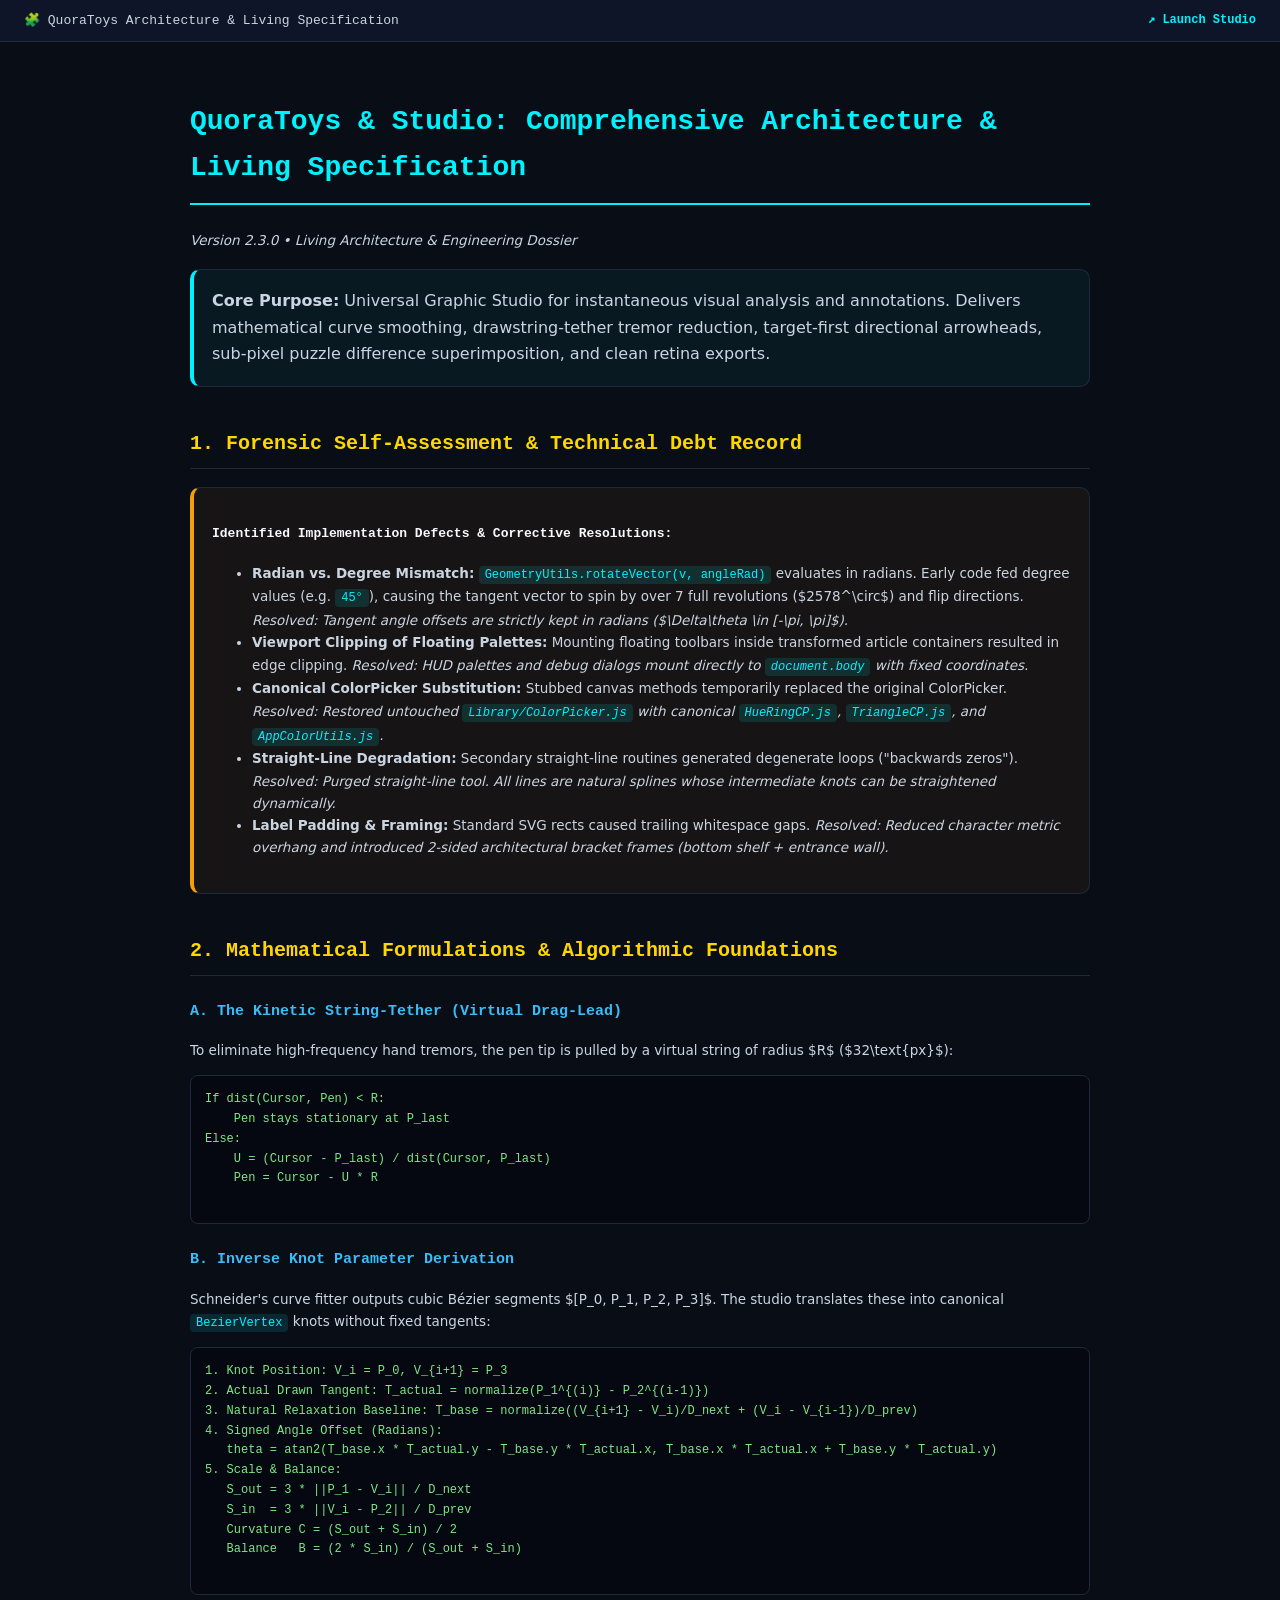
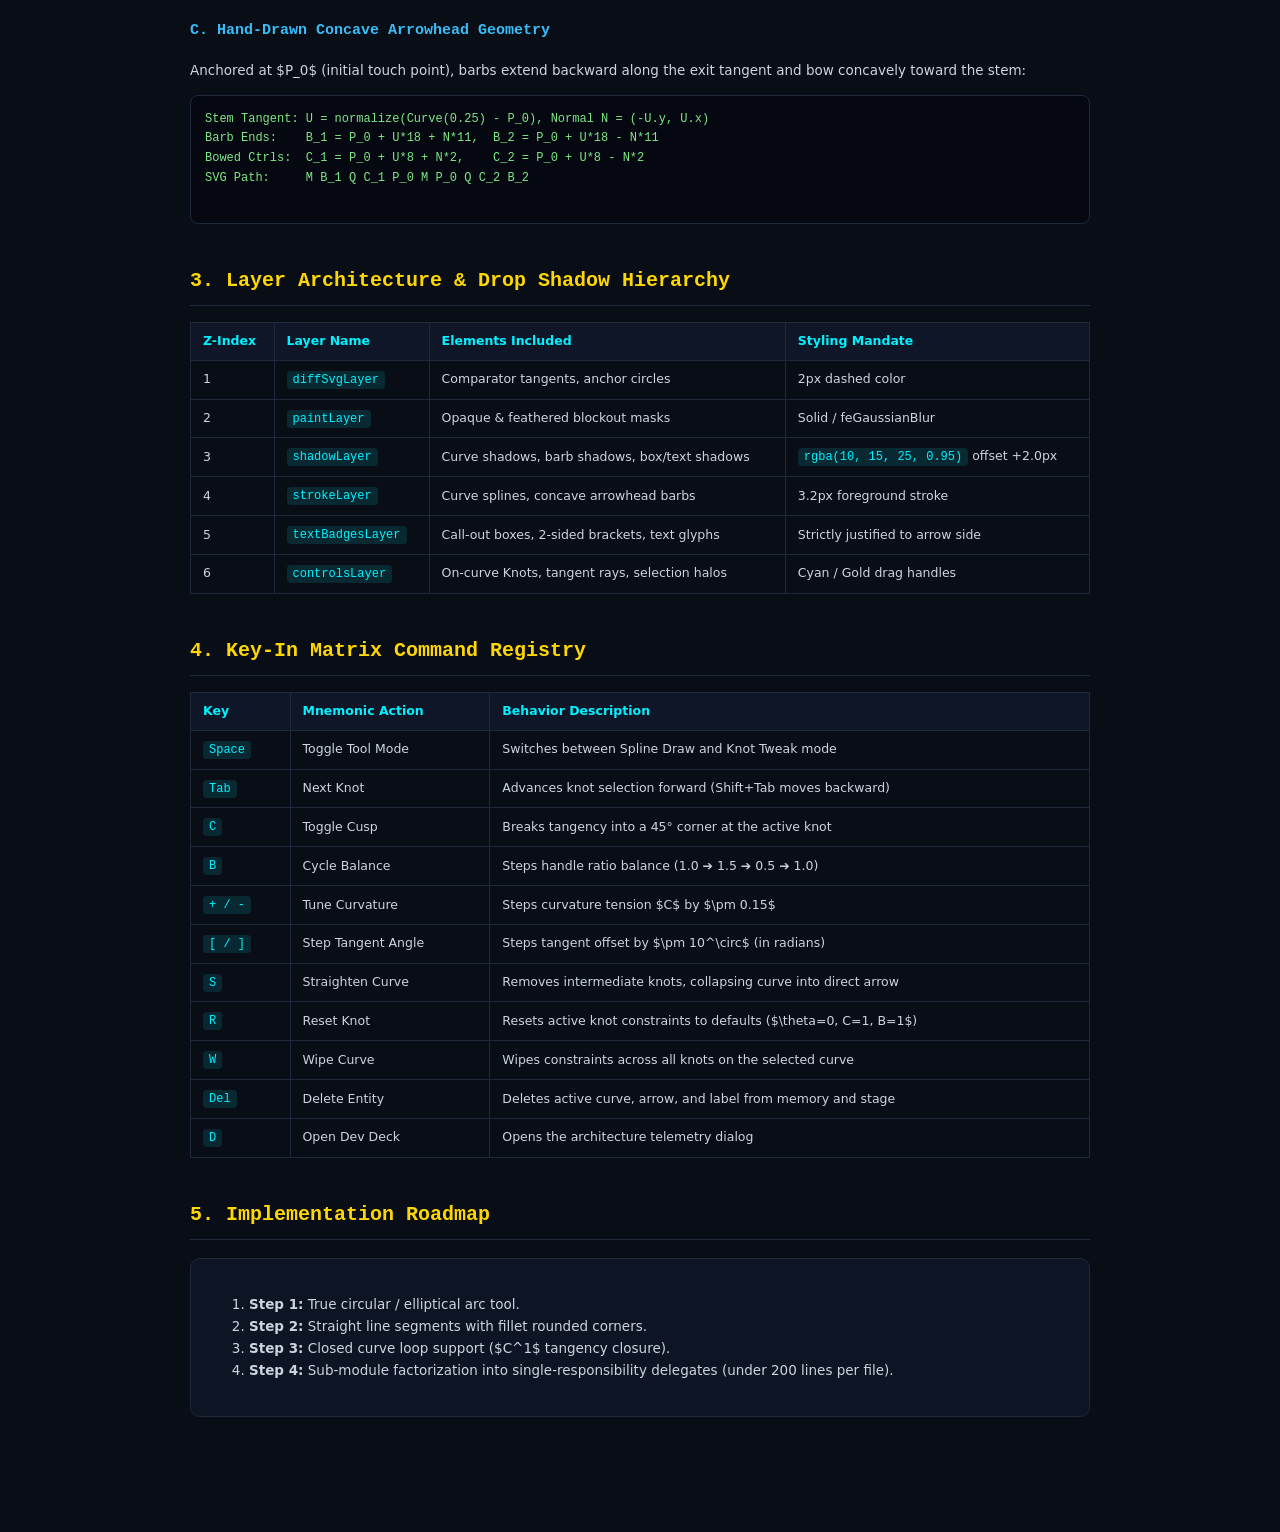
==== documentation.html @ b0b292e0 "[Fleet 1-Tap Sync] 11/2/2026, 11:41:54 PM" ====
<!DOCTYPE html>
<html lang="en">
<head>
  <meta charset="UTF-8">
  <meta name="viewport" content="width=device-width, initial-scale=1.0">
  <title>QuoraToys & Studio — Architecture Audit & Mathematical Specification</title>
  <link rel="stylesheet" href="css/basicsWithDialogBox.css">
  <style>
    body {
      background: #090d16;
      color: #cbd5e1;
      font-family: system-ui, -apple-system, sans-serif;
      line-height: 1.65;
      padding: 40px 20px 120px;
      margin: 0;
      display: flex;
      justify-content: center;
    }
    .doc-container {
      max-width: 900px;
      width: 100%;
    }
    h1, h2, h3, h4 { color: #f8fafc; font-family: monospace; }
    h1 { font-size: 28px; color: #00f2fe; border-bottom: 2px solid #00f2fe; padding-bottom: 12px; margin-bottom: 24px; }
    h2 { font-size: 20px; color: #ffd700; border-bottom: 1px solid #1e293b; padding-bottom: 8px; margin-top: 40px; }
    h3 { font-size: 15px; color: #38bdf8; margin-top: 24px; }
    p, li { font-size: 13.5px; }
    code { background: rgba(0, 242, 254, 0.12); color: #00f2fe; padding: 2px 6px; border-radius: 4px; font-family: monospace; font-size: 12px; }
    pre { background: #050811; border: 1px solid #1e293b; border-radius: 8px; padding: 14px; overflow-x: auto; color: #7ee787; font-size: 12px; }
    .card { background: rgba(15, 23, 42, 0.7); border: 1px solid #1e293b; border-radius: 10px; padding: 18px; margin: 18px 0; }
    .card.warning { border-left: 4px solid #f59e0b; background: rgba(245, 158, 11, 0.05); }
    .card.success { border-left: 4px solid #10b981; background: rgba(16, 185, 129, 0.05); }
    .card.cyan { border-left: 4px solid #00f2fe; background: rgba(0, 242, 254, 0.05); }
    table { width: 100%; border-collapse: collapse; margin: 16px 0; font-size: 12.5px; }
    th, td { border: 1px solid #1e293b; padding: 8px 12px; text-align: left; }
    th { background: rgba(15, 23, 42, 0.95); color: #00f2fe; }
    .nav-bar { position: fixed; top: 0; left: 0; width: 100%; background: rgba(15, 23, 42, 0.95); border-bottom: 1px solid #1e293b; padding: 10px 24px; box-sizing: border-box; display: flex; justify-content: space-between; align-items: center; z-index: 100; font-family: monospace; }
    .nav-bar a { color: #00f2fe; text-decoration: none; font-weight: bold; font-size: 12px; }
  </style>
</head>
<body>
  <div class="nav-bar">
    <span>🧩 QuoraToys Architecture &amp; Living Specification</span>
    <a href="index.html">↗ Launch Studio</a>
  </div>

  <div class="doc-container" style="margin-top: 40px;">
    <h1>QuoraToys &amp; Studio: Comprehensive Architecture &amp; Living Specification</h1>
    <p><em>Version 2.3.0 • Living Architecture &amp; Engineering Dossier</em></p>

    <div class="card cyan">
      <strong>Core Purpose:</strong> Universal Graphic Studio for instantaneous visual analysis and annotations. Delivers mathematical curve smoothing, drawstring-tether tremor reduction, target-first directional arrowheads, sub-pixel puzzle difference superimposition, and clean retina exports.
    </div>

    <h2>1. Forensic Self-Assessment &amp; Technical Debt Record</h2>
    <div class="card warning">
      <h4>Identified Implementation Defects &amp; Corrective Resolutions:</h4>
      <ul>
        <li><strong>Radian vs. Degree Mismatch:</strong> <code>GeometryUtils.rotateVector(v, angleRad)</code> evaluates in radians. Early code fed degree values (e.g. <code>45°</code>), causing the tangent vector to spin by over 7 full revolutions ($2578^\circ$) and flip directions. <em>Resolved: Tangent angle offsets are strictly kept in radians ($\Delta\theta \in [-\pi, \pi]$).</em></li>
        <li><strong>Viewport Clipping of Floating Palettes:</strong> Mounting floating toolbars inside transformed article containers resulted in edge clipping. <em>Resolved: HUD palettes and debug dialogs mount directly to <code>document.body</code> with fixed coordinates.</em></li>
        <li><strong>Canonical ColorPicker Substitution:</strong> Stubbed canvas methods temporarily replaced the original ColorPicker. <em>Resolved: Restored untouched <code>Library/ColorPicker.js</code> with canonical <code>HueRingCP.js</code>, <code>TriangleCP.js</code>, and <code>AppColorUtils.js</code>.</em></li>
        <li><strong>Straight-Line Degradation:</strong> Secondary straight-line routines generated degenerate loops ("backwards zeros"). <em>Resolved: Purged straight-line tool. All lines are natural splines whose intermediate knots can be straightened dynamically.</em></li>
        <li><strong>Label Padding &amp; Framing:</strong> Standard SVG rects caused trailing whitespace gaps. <em>Resolved: Reduced character metric overhang and introduced 2-sided architectural bracket frames (bottom shelf + entrance wall).</em></li>
      </ul>
    </div>

    <h2>2. Mathematical Formulations &amp; Algorithmic Foundations</h2>

    <h3>A. The Kinetic String-Tether (Virtual Drag-Lead)</h3>
    <p>To eliminate high-frequency hand tremors, the pen tip is pulled by a virtual string of radius $R$ ($32\text{px}$):</p>
    <pre>
If dist(Cursor, Pen) &lt; R:
    Pen stays stationary at P_last
Else:
    U = (Cursor - P_last) / dist(Cursor, P_last)
    Pen = Cursor - U * R
    </pre>

    <h3>B. Inverse Knot Parameter Derivation</h3>
    <p>Schneider's curve fitter outputs cubic Bézier segments $[P_0, P_1, P_2, P_3]$. The studio translates these into canonical <code>BezierVertex</code> knots without fixed tangents:</p>
    <pre>
1. Knot Position: V_i = P_0, V_{i+1} = P_3
2. Actual Drawn Tangent: T_actual = normalize(P_1^{(i)} - P_2^{(i-1)})
3. Natural Relaxation Baseline: T_base = normalize((V_{i+1} - V_i)/D_next + (V_i - V_{i-1})/D_prev)
4. Signed Angle Offset (Radians):
   theta = atan2(T_base.x * T_actual.y - T_base.y * T_actual.x, T_base.x * T_actual.x + T_base.y * T_actual.y)
5. Scale &amp; Balance:
   S_out = 3 * ||P_1 - V_i|| / D_next
   S_in  = 3 * ||V_i - P_2|| / D_prev
   Curvature C = (S_out + S_in) / 2
   Balance   B = (2 * S_in) / (S_out + S_in)
    </pre>

    <h3>C. Hand-Drawn Concave Arrowhead Geometry</h3>
    <p>Anchored at $P_0$ (initial touch point), barbs extend backward along the exit tangent and bow concavely toward the stem:</p>
    <pre>
Stem Tangent: U = normalize(Curve(0.25) - P_0), Normal N = (-U.y, U.x)
Barb Ends:    B_1 = P_0 + U*18 + N*11,  B_2 = P_0 + U*18 - N*11
Bowed Ctrls:  C_1 = P_0 + U*8 + N*2,    C_2 = P_0 + U*8 - N*2
SVG Path:     M B_1 Q C_1 P_0 M P_0 Q C_2 B_2
    </pre>

    <h2>3. Layer Architecture &amp; Drop Shadow Hierarchy</h2>
    <table>
      <thead>
        <tr><th>Z-Index</th><th>Layer Name</th><th>Elements Included</th><th>Styling Mandate</th></tr>
      </thead>
      <tbody>
        <tr><td>1</td><td><code>diffSvgLayer</code></td><td>Comparator tangents, anchor circles</td><td>2px dashed color</td></tr>
        <tr><td>2</td><td><code>paintLayer</code></td><td>Opaque &amp; feathered blockout masks</td><td>Solid / feGaussianBlur</td></tr>
        <tr><td>3</td><td><code>shadowLayer</code></td><td>Curve shadows, barb shadows, box/text shadows</td><td><code>rgba(10, 15, 25, 0.95)</code> offset +2.0px</td></tr>
        <tr><td>4</td><td><code>strokeLayer</code></td><td>Curve splines, concave arrowhead barbs</td><td>3.2px foreground stroke</td></tr>
        <tr><td>5</td><td><code>textBadgesLayer</code></td><td>Call-out boxes, 2-sided brackets, text glyphs</td><td>Strictly justified to arrow side</td></tr>
        <tr><td>6</td><td><code>controlsLayer</code></td><td>On-curve Knots, tangent rays, selection halos</td><td>Cyan / Gold drag handles</td></tr>
      </tbody>
    </table>

    <h2>4. Key-In Matrix Command Registry</h2>
    <table>
      <thead>
        <tr><th>Key</th><th>Mnemonic Action</th><th>Behavior Description</th></tr>
      </thead>
      <tbody>
        <tr><td><code>Space</code></td><td>Toggle Tool Mode</td><td>Switches between Spline Draw and Knot Tweak mode</td></tr>
        <tr><td><code>Tab</code></td><td>Next Knot</td><td>Advances knot selection forward (Shift+Tab moves backward)</td></tr>
        <tr><td><code>C</code></td><td>Toggle Cusp</td><td>Breaks tangency into a 45° corner at the active knot</td></tr>
        <tr><td><code>B</code></td><td>Cycle Balance</td><td>Steps handle ratio balance (1.0 ➔ 1.5 ➔ 0.5 ➔ 1.0)</td></tr>
        <tr><td><code>+ / -</code></td><td>Tune Curvature</td><td>Steps curvature tension $C$ by $\pm 0.15$</td></tr>
        <tr><td><code>[ / ]</code></td><td>Step Tangent Angle</td><td>Steps tangent offset by $\pm 10^\circ$ (in radians)</td></tr>
        <tr><td><code>S</code></td><td>Straighten Curve</td><td>Removes intermediate knots, collapsing curve into direct arrow</td></tr>
        <tr><td><code>R</code></td><td>Reset Knot</td><td>Resets active knot constraints to defaults ($\theta=0, C=1, B=1$)</td></tr>
        <tr><td><code>W</code></td><td>Wipe Curve</td><td>Wipes constraints across all knots on the selected curve</td></tr>
        <tr><td><code>Del</code></td><td>Delete Entity</td><td>Deletes active curve, arrow, and label from memory and stage</td></tr>
        <tr><td><code>D</code></td><td>Open Dev Deck</td><td>Opens the architecture telemetry dialog</td></tr>
      </tbody>
    </table>

    <h2>5. Implementation Roadmap</h2>
    <div class="card">
      <ol>
        <li><strong>Step 1:</strong> True circular / elliptical arc tool.</li>
        <li><strong>Step 2:</strong> Straight line segments with fillet rounded corners.</li>
        <li><strong>Step 3:</strong> Closed curve loop support ($C^1$ tangency closure).</li>
        <li><strong>Step 4:</strong> Sub-module factorization into single-responsibility delegates (under 200 lines per file).</li>
      </ol>
    </div>
  </div>
</body>
</html>
---- css/basicsWithDialogBox.css ----
/* QuoraToys - Core Stylesheet */
:root {
  --fdr-bg-dark: #0b0f19;
  --fdr-panel-bg: rgba(17, 24, 39, 0.95);
  --fdr-border: rgba(255, 255, 255, 0.12);
  --fdr-accent: #00e676;
  --fdr-accent-glow: rgba(0, 230, 118, 0.35);
  --fdr-primary: #3b82f6;
  --fdr-quora-red: #b92b27;
  --fdr-text: #f8fafc;
  --fdr-text-muted: #94a3b8;
}

body {
  font-family: system-ui, -apple-system, BlinkMacSystemFont, 'Segoe UI', Roboto, Oxygen, Ubuntu, Cantarell, sans-serif;
  margin: 0;
  padding: 0;
  color: var(--fdr-text);
  background-color: var(--fdr-bg-dark);
  min-height: 100vh;
  overflow: hidden;
}

.fdr-app-container {
  width: 100vw;
  height: 100vh;
  position: relative;
  overflow: hidden;
  background: radial-gradient(circle at 50% 25%, #151e33 0%, #0b0f19 100%);
  display: flex;
  flex-direction: column;
}

/* Dropzone & Welcome UI */
.fdr-welcome-screen {
  flex: 1;
  display: flex;
  flex-direction: column;
  align-items: center;
  justify-content: flex-start;
  padding: 30px 20px;
  overflow-y: auto;
  user-select: none;
  box-sizing: border-box;
}

.fdr-brand-banner {
  display: flex;
  align-items: center;
  gap: 12px;
  margin-bottom: 20px;
}

.fdr-brand-icon {
  font-size: 38px;
  filter: drop-shadow(0 2px 10px rgba(0, 230, 118, 0.4));
}

.fdr-brand-title {
  font-size: 28px;
  font-weight: 800;
  letter-spacing: -0.5px;
  background: linear-gradient(135deg, #ffffff 40%, var(--fdr-accent) 100%);
  -webkit-background-clip: text;
  -webkit-text-fill-color: transparent;
}

.fdr-brand-badge {
  font-size: 10px;
  text-transform: uppercase;
  font-weight: 700;
  padding: 2px 8px;
  border-radius: 12px;
  background: rgba(185, 43, 39, 0.2);
  border: 1px solid rgba(185, 43, 39, 0.5);
  color: #ff6b6b;
  margin-left: 8px;
}

.fdr-dropzone {
  width: 100%;
  max-width: 680px;
  border: 2px dashed rgba(255, 255, 255, 0.22);
  border-radius: 16px;
  padding: 32px 24px;
  text-align: center;
  background: rgba(15, 23, 42, 0.7);
  backdrop-filter: blur(10px);
  cursor: pointer;
  transition: all 0.25s ease;
  box-shadow: 0 10px 30px rgba(0, 0, 0, 0.4);
}

.fdr-dropzone:hover,
.fdr-dropzone.drag-active {
  border-color: var(--fdr-accent);
  background: rgba(0, 230, 118, 0.05);
  box-shadow: 0 0 25px var(--fdr-accent-glow);
  transform: translateY(-2px);
}

.fdr-dropzone-icon {
  font-size: 46px;
  margin-bottom: 10px;
  display: inline-block;
  filter: drop-shadow(0 4px 10px rgba(0, 230, 118, 0.4));
}

.fdr-dropzone-title {
  font-size: 20px;
  font-weight: 700;
  color: #fff;
  margin-bottom: 6px;
}

.fdr-dropzone-subtitle {
  font-size: 13px;
  color: var(--fdr-text-muted);
  line-height: 1.5;
  margin-bottom: 18px;
}

.fdr-dropzone-actions {
  display: flex;
  gap: 10px;
  justify-content: center;
  flex-wrap: wrap;
}

/* Documentation Cards on Welcome Page */
.fdr-docs-card {
  width: 100%;
  max-width: 680px;
  margin-top: 24px;
  background: rgba(15, 23, 42, 0.6);
  border: 1px solid var(--fdr-border);
  border-radius: 14px;
  padding: 20px;
  box-sizing: border-box;
}

.fdr-docs-header {
  display: flex;
  align-items: center;
  gap: 8px;
  font-size: 15px;
  font-weight: 700;
  color: #38bdf8;
  margin-bottom: 12px;
}

.fdr-docs-why {
  font-size: 12px;
  color: #cbd5e1;
  line-height: 1.6;
  margin-bottom: 16px;
  background: rgba(0, 0, 0, 0.25);
  padding: 10px 14px;
  border-left: 3px solid var(--fdr-accent);
  border-radius: 0 8px 8px 0;
}

.fdr-docs-steps {
  display: grid;
  grid-template-columns: repeat(auto-fit, minmax(130px, 1fr));
  gap: 10px;
  margin-top: 10px;
}

.fdr-doc-step {
  background: rgba(255, 255, 255, 0.04);
  border: 1px solid rgba(255, 255, 255, 0.08);
  border-radius: 8px;
  padding: 10px 8px;
  text-align: center;
}

.fdr-doc-step-num {
  font-size: 10px;
  font-weight: 800;
  color: var(--fdr-accent);
  letter-spacing: 0.05em;
  text-transform: uppercase;
  margin-bottom: 4px;
}

.fdr-doc-step-title {
  font-size: 12px;
  font-weight: 700;
  color: #fff;
  margin-bottom: 4px;
}

.fdr-doc-step-desc {
  font-size: 10.5px;
  color: var(--fdr-text-muted);
  line-height: 1.4;
}

.fdr-btn {
  padding: 6px 14px;
  border-radius: 7px;
  border: 1px solid var(--fdr-border);
  background: rgba(255, 255, 255, 0.08);
  color: #fff;
  font-size: 12px;
  font-weight: 600;
  cursor: pointer;
  display: inline-flex;
  align-items: center;
  gap: 5px;
  transition: all 0.15s ease;
  user-select: none;
  white-space: nowrap;
}

.fdr-btn:hover {
  background: rgba(255, 255, 255, 0.15);
  border-color: rgba(255, 255, 255, 0.25);
  transform: translateY(-1px);
}

.fdr-btn-primary {
  background: #2563eb;
  border-color: #3b82f6;
}

.fdr-btn-primary:hover {
  background: #1d4ed8;
  box-shadow: 0 4px 14px rgba(37, 99, 255, 0.4);
}

.fdr-btn-accent {
  background: rgba(0, 230, 118, 0.15);
  border-color: var(--fdr-accent);
  color: var(--fdr-accent);
}

.fdr-btn-accent:hover {
  background: rgba(0, 230, 118, 0.25);
  box-shadow: 0 0 12px var(--fdr-accent-glow);
}

.fdr-btn.active {
  background: var(--fdr-accent);
  color: #0f172a;
  border-color: var(--fdr-accent);
  box-shadow: 0 0 14px var(--fdr-accent-glow);
}

.fdr-btn-sm {
  padding: 4px 8px;
  font-size: 11px;
  border-radius: 5px;
}

/* Master Dialog Toolbar */
.fdr-window-toolbar {
  display: flex;
  align-items: center;
  justify-content: space-between;
  padding: 6px 10px;
  background: rgba(15, 23, 42, 0.88);
  border-bottom: 1px solid var(--fdr-border);
  flex-shrink: 0;
  gap: 8px;
  flex-wrap: wrap;
}

.fdr-toolbar-group {
  display: flex;
  align-items: center;
  gap: 4px;
}

.fdr-zoom-label {
  font-family: monospace;
  font-size: 12px;
  font-weight: 700;
  color: var(--fdr-accent);
  min-width: 46px;
  text-align: center;
}

.fdr-meta-label {
  font-size: 11px;
  color: var(--fdr-text-muted);
  margin-left: 6px;
  font-family: monospace;
}

/* Main Image Viewport */
.fdr-image-viewport {
  position: relative;
  flex: 1;
  overflow: auto;
  background: repeating-conic-gradient(#1e293b 0% 25%, #0f172a 0% 50%) 50% / 20px 20px;
  display: flex;
  align-items: center;
  justify-content: center;
  min-height: 120px;
  min-width: 160px;
  user-select: none;
}

.fdr-main-image {
  display: block;
  pointer-events: none;
  max-width: none;
  image-rendering: auto;
  box-shadow: 0 4px 20px rgba(0, 0, 0, 0.5);
  transition: opacity 0.2s ease;
}

/* Crop Selection Overlay */
.fdr-crop-surface {
  position: absolute;
  top: 0;
  left: 0;
  width: 100%;
  height: 100%;
  cursor: crosshair;
  z-index: 50;
  touch-action: none;
}

.fdr-selection-box {
  position: absolute;
  border: 2px dashed #00e676;
  background: rgba(0, 230, 118, 0.2);
  box-shadow: 0 0 10px rgba(0, 230, 118, 0.5), inset 0 0 15px rgba(0, 230, 118, 0.15);
  pointer-events: none;
  display: none;
  z-index: 60;
}

.fdr-selection-tooltip {
  position: absolute;
  top: -24px;
  left: 0;
  background: rgba(0, 0, 0, 0.85);
  color: #00e676;
  font-family: monospace;
  font-size: 10px;
  font-weight: 700;
  padding: 2px 6px;
  border-radius: 4px;
  white-space: nowrap;
  border: 1px solid rgba(0, 230, 118, 0.4);
}

/* Cropped Overlay Dialog */
.fdr-overlay-dialog {
  background: transparent !important;
  box-shadow: 0 12px 36px rgba(0, 0, 0, 0.6) !important;
  border: 2px solid var(--fdr-accent) !important;
  backdrop-filter: none !important;
  overflow: visible !important;
}

.fdr-overlay-dialog .uw-content {
  background: transparent !important;
  padding: 0 !important;
  overflow: hidden !important;
}

.fdr-overlay-dialog .uw-header {
  background: rgba(15, 23, 42, 0.95) !important;
  border-bottom: 1px solid var(--fdr-border) !important;
  border-radius: 10px 10px 0 0 !important;
  margin-bottom: 0 !important;
}

.fdr-overlay-viewport {
  position: relative;
  overflow: hidden;
  background: transparent !important;
  transition: opacity 0.15s ease-out;
}

.fdr-overlay-clipped-img {
  position: absolute;
  pointer-events: none;
  max-width: none;
  display: block;
}

.fdr-overlay-toolbar {
  display: flex;
  align-items: center;
  justify-content: space-between;
  padding: 5px 8px;
  background: rgba(15, 23, 42, 0.95);
  border-top: 1px solid var(--fdr-border);
  gap: 6px;
  font-size: 11px;
  flex-wrap: wrap;
}

/* Compact Opacity Slider Control */
.fdr-opacity-group {
  display: inline-flex;
  align-items: center;
  gap: 5px;
  padding: 2px 6px;
  background: rgba(0, 0, 0, 0.35);
  border: 1px solid var(--fdr-border);
  border-radius: 6px;
  transition: all 0.2s ease;
  user-select: none;
}

.fdr-opacity-group.fdr-opacity-active {
  border-color: var(--fdr-accent);
  box-shadow: 0 0 8px rgba(0, 230, 118, 0.25);
  opacity: 1;
}

.fdr-opacity-group.fdr-opacity-inactive {
  opacity: 0.45;
  filter: grayscale(0.8);
  border-color: rgba(255, 255, 255, 0.08);
}

.fdr-opacity-group input[type="range"] {
  width: 58px;
  height: 12px;
  accent-color: var(--fdr-accent);
  cursor: pointer;
}

.fdr-opacity-lbl {
  font-family: monospace;
  font-size: 11px;
  font-weight: 700;
  color: var(--fdr-accent);
  min-width: 34px;
  text-align: center;
  cursor: pointer;
  padding: 1px 3px;
  border-radius: 3px;
}

.fdr-opacity-lbl:hover {
  background: rgba(0, 230, 118, 0.15);
}

/* Secondary Stripe Control Bar */
.fdr-stripe-toolbar {
  display: none;
  align-items: center;
  justify-content: space-between;
  padding: 5px 8px;
  background: rgba(15, 23, 42, 0.98);
  border-top: 1px solid rgba(0, 230, 118, 0.3);
  gap: 8px;
  font-size: 11px;
}

.fdr-stripe-control-group {
  display: inline-flex;
  align-items: center;
  gap: 4px;
  color: var(--fdr-text-muted);
}

.fdr-stripe-control-group input[type="range"] {
  width: 55px;
  height: 14px;
  accent-color: var(--fdr-accent);
  cursor: pointer;
}

.fdr-stripe-val {
  font-family: monospace;
  font-size: 10px;
  color: var(--fdr-accent);
  min-width: 32px;
}

/* Nudge buttons */
.fdr-nudge-grid {
  display: grid;
  grid-template-columns: repeat(3, 18px);
  grid-template-rows: repeat(2, 16px);
  gap: 2px;
  align-items: center;
}

.fdr-nudge-btn {
  background: rgba(255, 255, 255, 0.08);
  border: 1px solid rgba(255, 255, 255, 0.15);
  color: #cbd5e1;
  font-size: 9px;
  cursor: pointer;
  border-radius: 3px;
  display: flex;
  align-items: center;
  justify-content: center;
  padding: 0;
  height: 100%;
}

.fdr-nudge-btn:hover {
  background: var(--fdr-accent);
  color: #0f172a;
}

/* Difference SVG Layer */
.fdr-diff-svg-layer {
  position: absolute;
  top: 0;
  left: 0;
  width: 100%;
  height: 100%;
  pointer-events: none;
  z-index: 35;
}

.fdr-circle-draw-surface {
  position: absolute;
  top: 0;
  left: 0;
  width: 100%;
  height: 100%;
  cursor: crosshair;
  z-index: 40;
  display: none;
  touch-action: none;
}

/* Solution Canvas Studio Styles */
.fdr-solution-studio {
  display: flex;
  flex-direction: column;
  width: 100%;
  height: 100%;
  background: #090d16;
  overflow: hidden;
  user-select: none;
}

.fdr-solution-toolbar {
  display: flex;
  align-items: center;
  justify-content: space-between;
  padding: 6px 12px;
  background: rgba(15, 23, 42, 0.96);
  border-bottom: 1px solid var(--fdr-border);
  gap: 8px;
  flex-wrap: wrap;
  flex-shrink: 0;
  z-index: 10;
}

.fdr-sub-toolbar {
  display: flex;
  align-items: center;
  padding: 5px 12px;
  background: rgba(11, 17, 32, 0.98);
  border-bottom: 1px solid rgba(255, 255, 255, 0.08);
  gap: 12px;
  overflow-x: auto;
  font-size: 11px;
  color: var(--fdr-text-muted);
}

.fdr-solution-control-item {
  display: inline-flex;
  align-items: center;
  gap: 5px;
  font-size: 11px;
  color: var(--fdr-text-muted);
}

.fdr-solution-control-item select,
.fdr-solution-control-item input[type="text"] {
  background: rgba(0, 0, 0, 0.4);
  border: 1px solid var(--fdr-border);
  color: #fff;
  border-radius: 4px;
  padding: 2px 6px;
  font-size: 11px;
}

.fdr-solution-control-item input[type="range"] {
  width: 58px;
  height: 12px;
  accent-color: var(--fdr-accent);
  cursor: pointer;
}

.fdr-solution-control-item input[type="color"] {
  width: 20px;
  height: 20px;
  padding: 0;
  border: 1px solid rgba(255, 255, 255, 0.25);
  border-radius: 4px;
  background: none;
  cursor: pointer;
}

.fdr-color-swatches {
  display: inline-flex;
  gap: 3px;
  align-items: center;
}

.fdr-swatch-btn {
  width: 14px;
  height: 14px;
  border-radius: 50%;
  border: 1px solid rgba(255, 255, 255, 0.4);
  cursor: pointer;
  padding: 0;
  transition: transform 0.15s ease;
}

.fdr-swatch-btn:hover {
  transform: scale(1.3);
}

.fdr-solution-main {
  display: flex;
  flex: 1;
  overflow: hidden;
  position: relative;
}

.fdr-solution-viewport {
  flex: 1;
  overflow: auto;
  display: flex;
  align-items: center;
  justify-content: center;
  padding: 24px;
  background: repeating-conic-gradient(#151e2e 0% 25%, #0b0f19 0% 50%) 50% / 24px 24px;
  position: relative;
}

.fdr-solution-canvas {
  display: block;
  box-shadow: 0 14px 45px rgba(0, 0, 0, 0.8), 0 0 0 1px rgba(255, 255, 255, 0.08);
  border-radius: 4px;
  cursor: grab;
  touch-action: none;
}

.fdr-solution-canvas.grabbing {
  cursor: grabbing;
}

/* Layer & Z-Order Sidebar Drawer */
.fdr-layer-drawer {
  width: 200px;
  background: rgba(15, 23, 42, 0.95);
  border-left: 1px solid var(--fdr-border);
  display: flex;
  flex-direction: column;
  flex-shrink: 0;
}

.fdr-layer-header {
  padding: 7px 10px;
  font-size: 11px;
  font-weight: 700;
  text-transform: uppercase;
  color: var(--fdr-text-muted);
  border-bottom: 1px solid var(--fdr-border);
  display: flex;
  align-items: center;
  justify-content: space-between;
}

.fdr-layer-actions {
  display: flex;
  gap: 2px;
}

.fdr-layer-list {
  flex: 1;
  overflow-y: auto;
  padding: 6px;
  display: flex;
  flex-direction: column;
  gap: 4px;
}

.fdr-layer-item {
  display: flex;
  align-items: center;
  justify-content: space-between;
  padding: 5px 8px;
  background: rgba(255, 255, 255, 0.03);
  border: 1px solid rgba(255, 255, 255, 0.08);
  border-radius: 5px;
  cursor: pointer;
  font-size: 11px;
  transition: all 0.15s ease;
}

.fdr-layer-item:hover {
  background: rgba(255, 255, 255, 0.08);
  border-color: rgba(255, 255, 255, 0.2);
}

.fdr-layer-item.active {
  background: rgba(0, 230, 118, 0.15);
  border-color: var(--fdr-accent);
  color: #fff;
}

.fdr-layer-tag {
  font-family: monospace;
  font-weight: 700;
  display: inline-flex;
  align-items: center;
  gap: 5px;
}

.fdr-layer-dot {
  width: 8px;
  height: 8px;
  border-radius: 50%;
  display: inline-block;
}

.fdr-drag-hint-banner {
  position: absolute;
  bottom: 8px;
  left: 50%;
  transform: translateX(-50%);
  background: rgba(15, 23, 42, 0.85);
  backdrop-filter: blur(6px);
  border: 1px solid rgba(255, 255, 255, 0.15);
  border-radius: 20px;
  padding: 4px 14px;
  font-size: 11px;
  color: #94a3b8;
  pointer-events: none;
  box-shadow: 0 4px 12px rgba(0, 0, 0, 0.4);
}

/* Documentation Modal Container */
.fdr-doc-modal-body {
  padding: 16px;
  font-size: 12.5px;
  line-height: 1.6;
  color: #cbd5e1;
}

.fdr-doc-modal-body h4 {
  color: #38bdf8;
  font-size: 14px;
  margin: 14px 0 6px 0;
}

.fdr-doc-modal-body h4:first-child {
  margin-top: 0;
}

.fdr-doc-modal-body p {
  margin-bottom: 10px;
}

.fdr-doc-modal-body ul {
  padding-left: 20px;
  margin-bottom: 12px;
}

.fdr-doc-modal-body li {
  margin-bottom: 6px;
}

.fdr-doc-modal-body code {
  background: rgba(255, 255, 255, 0.1);
  padding: 1px 4px;
  border-radius: 3px;
  color: var(--fdr-accent);
  font-family: monospace;
}
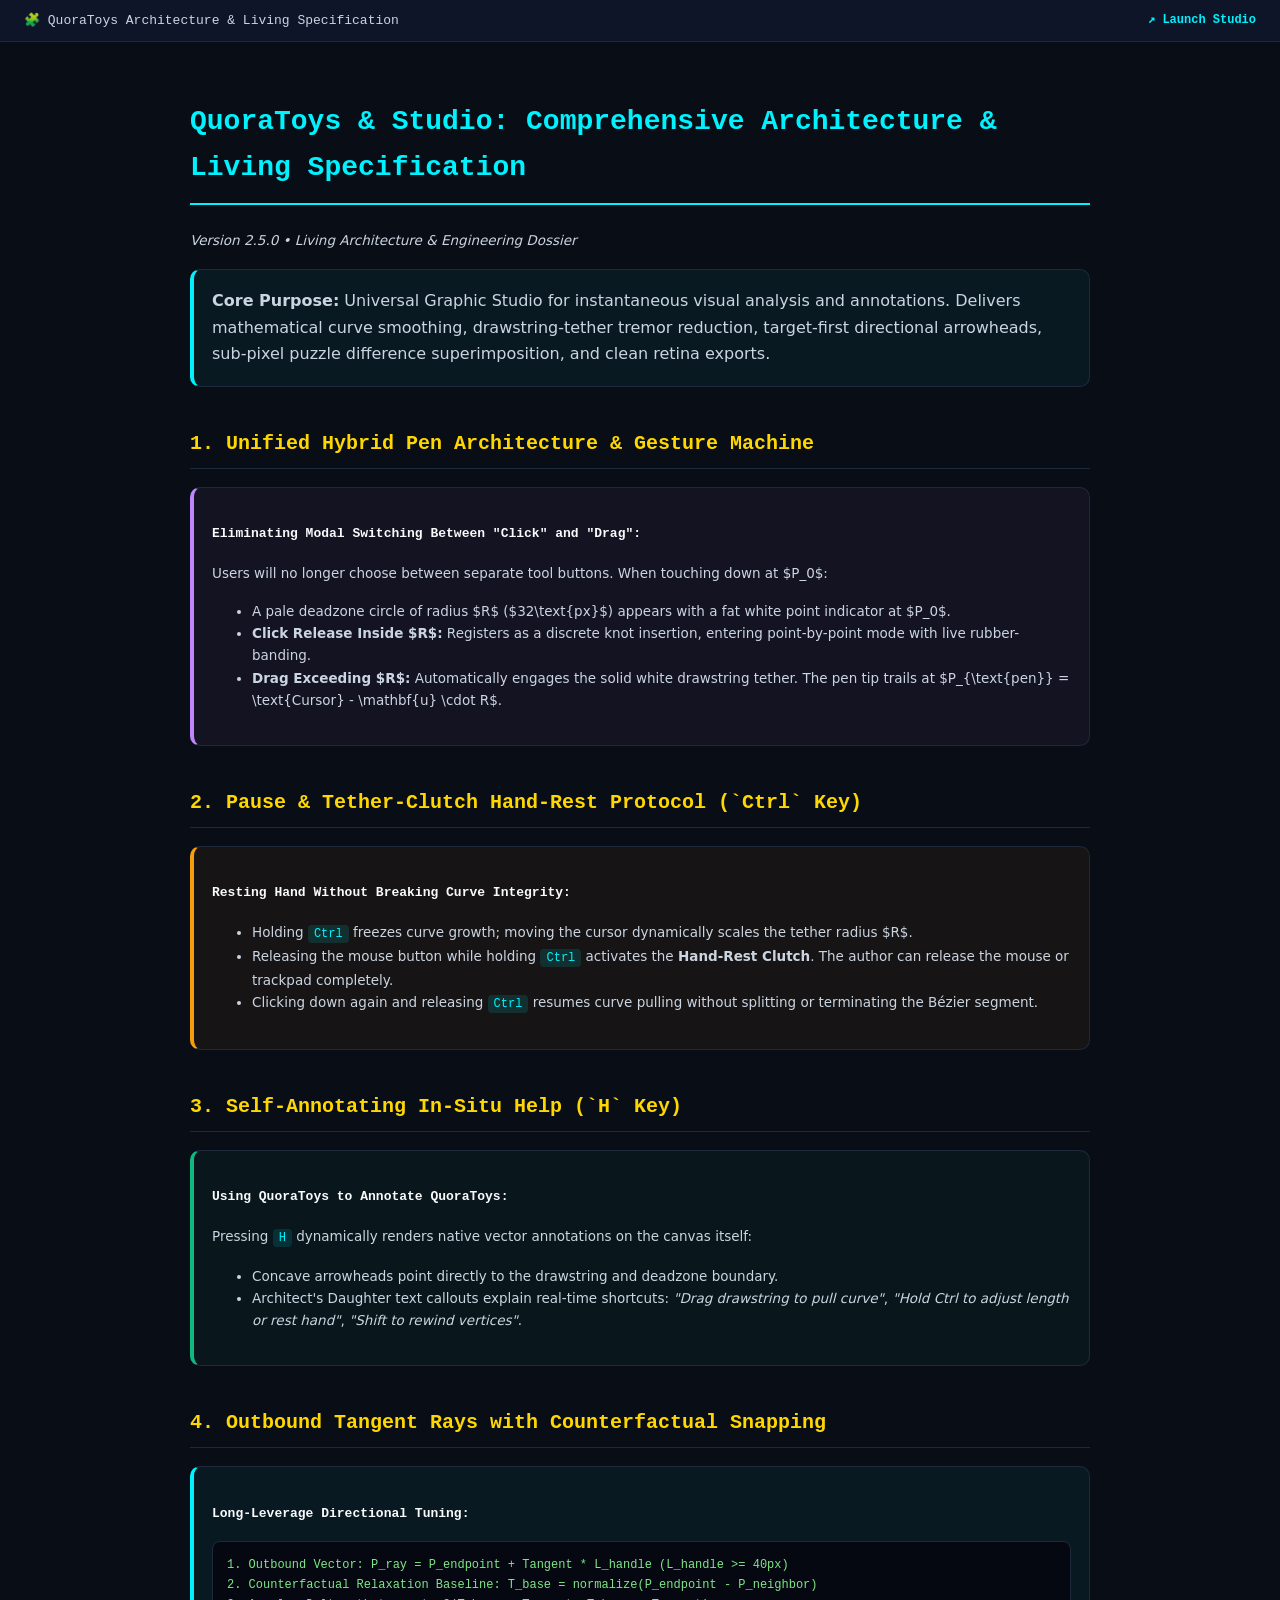
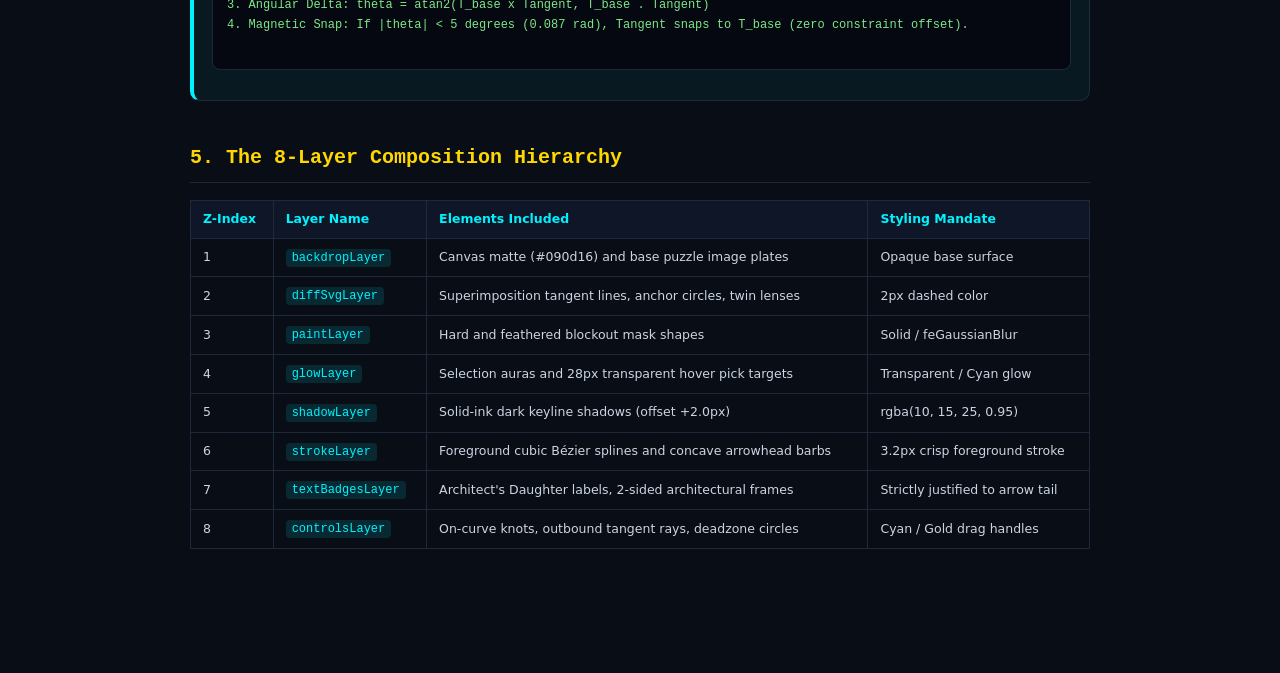
==== commit f7ed07f9: "[Auto-Sync Checkpoint] 11/5/2026, 7:00:32 PM" ====
--- a/documentation.html
+++ b/documentation.html
@@ -31,6 +31,7 @@
     .card.warning { border-left: 4px solid #f59e0b; background: rgba(245, 158, 11, 0.05); }
     .card.success { border-left: 4px solid #10b981; background: rgba(16, 185, 129, 0.05); }
     .card.cyan { border-left: 4px solid #00f2fe; background: rgba(0, 242, 254, 0.05); }
+    .card.purple { border-left: 4px solid #c084fc; background: rgba(192, 132, 252, 0.05); }
     table { width: 100%; border-collapse: collapse; margin: 16px 0; font-size: 12.5px; }
     th, td { border: 1px solid #1e293b; padding: 8px 12px; text-align: left; }
     th { background: rgba(15, 23, 42, 0.95); color: #00f2fe; }
@@ -41,109 +42,75 @@
 <body>
   <div class="nav-bar">
     <span>🧩 QuoraToys Architecture &amp; Living Specification</span>
-    <a href="index.html">↗ Launch Studio</a>
+    <a href="index.html#annotation">↗ Launch Studio</a>
   </div>
 
   <div class="doc-container" style="margin-top: 40px;">
     <h1>QuoraToys &amp; Studio: Comprehensive Architecture &amp; Living Specification</h1>
-    <p><em>Version 2.3.0 • Living Architecture &amp; Engineering Dossier</em></p>
+    <p><em>Version 2.5.0 • Living Architecture &amp; Engineering Dossier</em></p>
 
     <div class="card cyan">
       <strong>Core Purpose:</strong> Universal Graphic Studio for instantaneous visual analysis and annotations. Delivers mathematical curve smoothing, drawstring-tether tremor reduction, target-first directional arrowheads, sub-pixel puzzle difference superimposition, and clean retina exports.
     </div>
 
-    <h2>1. Forensic Self-Assessment &amp; Technical Debt Record</h2>
-    <div class="card warning">
-      <h4>Identified Implementation Defects &amp; Corrective Resolutions:</h4>
+    <h2>1. Unified Hybrid Pen Architecture &amp; Gesture Machine</h2>
+    <div class="card purple">
+      <h4>Eliminating Modal Switching Between "Click" and "Drag":</h4>
+      <p>Users will no longer choose between separate tool buttons. When touching down at $P_0$:</p>
       <ul>
-        <li><strong>Radian vs. Degree Mismatch:</strong> <code>GeometryUtils.rotateVector(v, angleRad)</code> evaluates in radians. Early code fed degree values (e.g. <code>45°</code>), causing the tangent vector to spin by over 7 full revolutions ($2578^\circ$) and flip directions. <em>Resolved: Tangent angle offsets are strictly kept in radians ($\Delta\theta \in [-\pi, \pi]$).</em></li>
-        <li><strong>Viewport Clipping of Floating Palettes:</strong> Mounting floating toolbars inside transformed article containers resulted in edge clipping. <em>Resolved: HUD palettes and debug dialogs mount directly to <code>document.body</code> with fixed coordinates.</em></li>
-        <li><strong>Canonical ColorPicker Substitution:</strong> Stubbed canvas methods temporarily replaced the original ColorPicker. <em>Resolved: Restored untouched <code>Library/ColorPicker.js</code> with canonical <code>HueRingCP.js</code>, <code>TriangleCP.js</code>, and <code>AppColorUtils.js</code>.</em></li>
-        <li><strong>Straight-Line Degradation:</strong> Secondary straight-line routines generated degenerate loops ("backwards zeros"). <em>Resolved: Purged straight-line tool. All lines are natural splines whose intermediate knots can be straightened dynamically.</em></li>
-        <li><strong>Label Padding &amp; Framing:</strong> Standard SVG rects caused trailing whitespace gaps. <em>Resolved: Reduced character metric overhang and introduced 2-sided architectural bracket frames (bottom shelf + entrance wall).</em></li>
+        <li>A pale deadzone circle of radius $R$ ($32\text{px}$) appears with a fat white point indicator at $P_0$.</li>
+        <li><strong>Click Release Inside $R$:</strong> Registers as a discrete knot insertion, entering point-by-point mode with live rubber-banding.</li>
+        <li><strong>Drag Exceeding $R$:</strong> Automatically engages the solid white drawstring tether. The pen tip trails at $P_{\text{pen}} = \text{Cursor} - \mathbf{u} \cdot R$.</li>
       </ul>
     </div>
 
-    <h2>2. Mathematical Formulations &amp; Algorithmic Foundations</h2>
+    <h2>2. Pause &amp; Tether-Clutch Hand-Rest Protocol (`Ctrl` Key)</h2>
+    <div class="card warning">
+      <h4>Resting Hand Without Breaking Curve Integrity:</h4>
+      <ul>
+        <li>Holding <code>Ctrl</code> freezes curve growth; moving the cursor dynamically scales the tether radius $R$.</li>
+        <li>Releasing the mouse button while holding <code>Ctrl</code> activates the <strong>Hand-Rest Clutch</strong>. The author can release the mouse or trackpad completely.</li>
+        <li>Clicking down again and releasing <code>Ctrl</code> resumes curve pulling without splitting or terminating the Bézier segment.</li>
+      </ul>
+    </div>
 
-    <h3>A. The Kinetic String-Tether (Virtual Drag-Lead)</h3>
-    <p>To eliminate high-frequency hand tremors, the pen tip is pulled by a virtual string of radius $R$ ($32\text{px}$):</p>
-    <pre>
-If dist(Cursor, Pen) &lt; R:
-    Pen stays stationary at P_last
-Else:
-    U = (Cursor - P_last) / dist(Cursor, P_last)
-    Pen = Cursor - U * R
-    </pre>
+    <h2>3. Self-Annotating In-Situ Help (`H` Key)</h2>
+    <div class="card success">
+      <h4>Using QuoraToys to Annotate QuoraToys:</h4>
+      <p>Pressing <code>H</code> dynamically renders native vector annotations on the canvas itself:</p>
+      <ul>
+        <li>Concave arrowheads point directly to the drawstring and deadzone boundary.</li>
+        <li>Architect's Daughter text callouts explain real-time shortcuts: <em>"Drag drawstring to pull curve"</em>, <em>"Hold Ctrl to adjust length or rest hand"</em>, <em>"Shift to rewind vertices"</em>.</li>
+      </ul>
+    </div>
 
-    <h3>B. Inverse Knot Parameter Derivation</h3>
-    <p>Schneider's curve fitter outputs cubic Bézier segments $[P_0, P_1, P_2, P_3]$. The studio translates these into canonical <code>BezierVertex</code> knots without fixed tangents:</p>
-    <pre>
-1. Knot Position: V_i = P_0, V_{i+1} = P_3
-2. Actual Drawn Tangent: T_actual = normalize(P_1^{(i)} - P_2^{(i-1)})
-3. Natural Relaxation Baseline: T_base = normalize((V_{i+1} - V_i)/D_next + (V_i - V_{i-1})/D_prev)
-4. Signed Angle Offset (Radians):
-   theta = atan2(T_base.x * T_actual.y - T_base.y * T_actual.x, T_base.x * T_actual.x + T_base.y * T_actual.y)
-5. Scale &amp; Balance:
-   S_out = 3 * ||P_1 - V_i|| / D_next
-   S_in  = 3 * ||V_i - P_2|| / D_prev
-   Curvature C = (S_out + S_in) / 2
-   Balance   B = (2 * S_in) / (S_out + S_in)
-    </pre>
+    <h2>4. Outbound Tangent Rays with Counterfactual Snapping</h2>
+    <div class="card cyan">
+      <h4>Long-Leverage Directional Tuning:</h4>
+      <pre>
+1. Outbound Vector: P_ray = P_endpoint + Tangent * L_handle (L_handle >= 40px)
+2. Counterfactual Relaxation Baseline: T_base = normalize(P_endpoint - P_neighbor)
+3. Angular Delta: theta = atan2(T_base x Tangent, T_base . Tangent)
+4. Magnetic Snap: If |theta| &lt; 5 degrees (0.087 rad), Tangent snaps to T_base (zero constraint offset).
+      </pre>
+    </div>
 
-    <h3>C. Hand-Drawn Concave Arrowhead Geometry</h3>
-    <p>Anchored at $P_0$ (initial touch point), barbs extend backward along the exit tangent and bow concavely toward the stem:</p>
-    <pre>
-Stem Tangent: U = normalize(Curve(0.25) - P_0), Normal N = (-U.y, U.x)
-Barb Ends:    B_1 = P_0 + U*18 + N*11,  B_2 = P_0 + U*18 - N*11
-Bowed Ctrls:  C_1 = P_0 + U*8 + N*2,    C_2 = P_0 + U*8 - N*2
-SVG Path:     M B_1 Q C_1 P_0 M P_0 Q C_2 B_2
-    </pre>
-
-    <h2>3. Layer Architecture &amp; Drop Shadow Hierarchy</h2>
+    <h2>5. The 8-Layer Composition Hierarchy</h2>
     <table>
       <thead>
         <tr><th>Z-Index</th><th>Layer Name</th><th>Elements Included</th><th>Styling Mandate</th></tr>
       </thead>
       <tbody>
-        <tr><td>1</td><td><code>diffSvgLayer</code></td><td>Comparator tangents, anchor circles</td><td>2px dashed color</td></tr>
-        <tr><td>2</td><td><code>paintLayer</code></td><td>Opaque &amp; feathered blockout masks</td><td>Solid / feGaussianBlur</td></tr>
-        <tr><td>3</td><td><code>shadowLayer</code></td><td>Curve shadows, barb shadows, box/text shadows</td><td><code>rgba(10, 15, 25, 0.95)</code> offset +2.0px</td></tr>
-        <tr><td>4</td><td><code>strokeLayer</code></td><td>Curve splines, concave arrowhead barbs</td><td>3.2px foreground stroke</td></tr>
-        <tr><td>5</td><td><code>textBadgesLayer</code></td><td>Call-out boxes, 2-sided brackets, text glyphs</td><td>Strictly justified to arrow side</td></tr>
-        <tr><td>6</td><td><code>controlsLayer</code></td><td>On-curve Knots, tangent rays, selection halos</td><td>Cyan / Gold drag handles</td></tr>
+        <tr><td>1</td><td><code>backdropLayer</code></td><td>Canvas matte (#090d16) and base puzzle image plates</td><td>Opaque base surface</td></tr>
+        <tr><td>2</td><td><code>diffSvgLayer</code></td><td>Superimposition tangent lines, anchor circles, twin lenses</td><td>2px dashed color</td></tr>
+        <tr><td>3</td><td><code>paintLayer</code></td><td>Hard and feathered blockout mask shapes</td><td>Solid / feGaussianBlur</td></tr>
+        <tr><td>4</td><td><code>glowLayer</code></td><td>Selection auras and 28px transparent hover pick targets</td><td>Transparent / Cyan glow</td></tr>
+        <tr><td>5</td><td><code>shadowLayer</code></td><td>Solid-ink dark keyline shadows (offset +2.0px)</td><td>rgba(10, 15, 25, 0.95)</td></tr>
+        <tr><td>6</td><td><code>strokeLayer</code></td><td>Foreground cubic Bézier splines and concave arrowhead barbs</td><td>3.2px crisp foreground stroke</td></tr>
+        <tr><td>7</td><td><code>textBadgesLayer</code></td><td>Architect's Daughter labels, 2-sided architectural frames</td><td>Strictly justified to arrow tail</td></tr>
+        <tr><td>8</td><td><code>controlsLayer</code></td><td>On-curve knots, outbound tangent rays, deadzone circles</td><td>Cyan / Gold drag handles</td></tr>
       </tbody>
     </table>
-
-    <h2>4. Key-In Matrix Command Registry</h2>
-    <table>
-      <thead>
-        <tr><th>Key</th><th>Mnemonic Action</th><th>Behavior Description</th></tr>
-      </thead>
-      <tbody>
-        <tr><td><code>Space</code></td><td>Toggle Tool Mode</td><td>Switches between Spline Draw and Knot Tweak mode</td></tr>
-        <tr><td><code>Tab</code></td><td>Next Knot</td><td>Advances knot selection forward (Shift+Tab moves backward)</td></tr>
-        <tr><td><code>C</code></td><td>Toggle Cusp</td><td>Breaks tangency into a 45° corner at the active knot</td></tr>
-        <tr><td><code>B</code></td><td>Cycle Balance</td><td>Steps handle ratio balance (1.0 ➔ 1.5 ➔ 0.5 ➔ 1.0)</td></tr>
-        <tr><td><code>+ / -</code></td><td>Tune Curvature</td><td>Steps curvature tension $C$ by $\pm 0.15$</td></tr>
-        <tr><td><code>[ / ]</code></td><td>Step Tangent Angle</td><td>Steps tangent offset by $\pm 10^\circ$ (in radians)</td></tr>
-        <tr><td><code>S</code></td><td>Straighten Curve</td><td>Removes intermediate knots, collapsing curve into direct arrow</td></tr>
-        <tr><td><code>R</code></td><td>Reset Knot</td><td>Resets active knot constraints to defaults ($\theta=0, C=1, B=1$)</td></tr>
-        <tr><td><code>W</code></td><td>Wipe Curve</td><td>Wipes constraints across all knots on the selected curve</td></tr>
-        <tr><td><code>Del</code></td><td>Delete Entity</td><td>Deletes active curve, arrow, and label from memory and stage</td></tr>
-        <tr><td><code>D</code></td><td>Open Dev Deck</td><td>Opens the architecture telemetry dialog</td></tr>
-      </tbody>
-    </table>
-
-    <h2>5. Implementation Roadmap</h2>
-    <div class="card">
-      <ol>
-        <li><strong>Step 1:</strong> True circular / elliptical arc tool.</li>
-        <li><strong>Step 2:</strong> Straight line segments with fillet rounded corners.</li>
-        <li><strong>Step 3:</strong> Closed curve loop support ($C^1$ tangency closure).</li>
-        <li><strong>Step 4:</strong> Sub-module factorization into single-responsibility delegates (under 200 lines per file).</li>
-      </ol>
-    </div>
   </div>
 </body>
 </html>
--- a/css/basicsWithDialogBox.css
+++ b/css/basicsWithDialogBox.css
@@ -1,4 +1,4 @@
-/* QuoraToys - Core Stylesheet */
+/* QuoraToys - Core Stylesheet & Button Reset Guard */
 :root {
   --fdr-bg-dark: #0b0f19;
   --fdr-panel-bg: rgba(17, 24, 39, 0.95);
@@ -19,6 +19,63 @@
   background-color: var(--fdr-bg-dark);
   min-height: 100vh;
   overflow: hidden;
+}
+
+/* Ensure standalone buttons and headers are always readable with high contrast */
+.dr-nav-btn {
+  background: #1e293b !important;
+  color: #f8fafc !important;
+  border: 1px solid #334155 !important;
+  padding: 5px 12px;
+  border-radius: 16px;
+  font-family: monospace;
+  font-size: 11.5px;
+  font-weight: 700;
+  cursor: pointer;
+  display: inline-flex;
+  align-items: center;
+  gap: 6px;
+  transition: all 0.15s ease;
+  user-select: none;
+}
+.dr-nav-btn:hover {
+  border-color: #00f2fe !important;
+  color: #00f2fe !important;
+  background: #0f172a !important;
+  box-shadow: 0 0 10px rgba(0, 242, 254, 0.25);
+}
+.dr-nav-btn.primary {
+  background: #238636 !important;
+  color: #ffffff !important;
+  border: 1px solid #2ea043 !important;
+  font-weight: 800;
+}
+.dr-nav-btn.primary:hover {
+  background: #2ea043 !important;
+  box-shadow: 0 0 12px rgba(46, 160, 67, 0.4);
+}
+.dr-tab-btn {
+  background: transparent;
+  border: 1px solid transparent;
+  color: #94a3b8;
+  font-family: monospace;
+  font-size: 11px;
+  font-weight: 600;
+  padding: 4px 10px;
+  border-radius: 14px;
+  cursor: pointer;
+  transition: all 0.15s ease;
+}
+.dr-tab-btn:hover {
+  color: #f8fafc;
+  background: rgba(255, 255, 255, 0.06);
+}
+.dr-tab-btn.active {
+  background: #0284c7 !important;
+  color: #ffffff !important;
+  font-weight: 800;
+  border-color: #38bdf8 !important;
+  box-shadow: 0 2px 10px rgba(2, 132, 199, 0.4);
 }
 
 .fdr-app-container {
@@ -127,76 +184,6 @@
   flex-wrap: wrap;
 }
 
-/* Documentation Cards on Welcome Page */
-.fdr-docs-card {
-  width: 100%;
-  max-width: 680px;
-  margin-top: 24px;
-  background: rgba(15, 23, 42, 0.6);
-  border: 1px solid var(--fdr-border);
-  border-radius: 14px;
-  padding: 20px;
-  box-sizing: border-box;
-}
-
-.fdr-docs-header {
-  display: flex;
-  align-items: center;
-  gap: 8px;
-  font-size: 15px;
-  font-weight: 700;
-  color: #38bdf8;
-  margin-bottom: 12px;
-}
-
-.fdr-docs-why {
-  font-size: 12px;
-  color: #cbd5e1;
-  line-height: 1.6;
-  margin-bottom: 16px;
-  background: rgba(0, 0, 0, 0.25);
-  padding: 10px 14px;
-  border-left: 3px solid var(--fdr-accent);
-  border-radius: 0 8px 8px 0;
-}
-
-.fdr-docs-steps {
-  display: grid;
-  grid-template-columns: repeat(auto-fit, minmax(130px, 1fr));
-  gap: 10px;
-  margin-top: 10px;
-}
-
-.fdr-doc-step {
-  background: rgba(255, 255, 255, 0.04);
-  border: 1px solid rgba(255, 255, 255, 0.08);
-  border-radius: 8px;
-  padding: 10px 8px;
-  text-align: center;
-}
-
-.fdr-doc-step-num {
-  font-size: 10px;
-  font-weight: 800;
-  color: var(--fdr-accent);
-  letter-spacing: 0.05em;
-  text-transform: uppercase;
-  margin-bottom: 4px;
-}
-
-.fdr-doc-step-title {
-  font-size: 12px;
-  font-weight: 700;
-  color: #fff;
-  margin-bottom: 4px;
-}
-
-.fdr-doc-step-desc {
-  font-size: 10.5px;
-  color: var(--fdr-text-muted);
-  line-height: 1.4;
-}
-
 .fdr-btn {
   padding: 6px 14px;
   border-radius: 7px;
@@ -213,48 +200,36 @@
   user-select: none;
   white-space: nowrap;
 }
-
 .fdr-btn:hover {
   background: rgba(255, 255, 255, 0.15);
   border-color: rgba(255, 255, 255, 0.25);
   transform: translateY(-1px);
 }
-
 .fdr-btn-primary {
   background: #2563eb;
   border-color: #3b82f6;
 }
-
 .fdr-btn-primary:hover {
   background: #1d4ed8;
   box-shadow: 0 4px 14px rgba(37, 99, 255, 0.4);
 }
-
 .fdr-btn-accent {
   background: rgba(0, 230, 118, 0.15);
   border-color: var(--fdr-accent);
   color: var(--fdr-accent);
 }
-
-.fdr-btn-accent:hover {
-  background: rgba(0, 230, 118, 0.25);
-  box-shadow: 0 0 12px var(--fdr-accent-glow);
-}
-
 .fdr-btn.active {
   background: var(--fdr-accent);
   color: #0f172a;
   border-color: var(--fdr-accent);
   box-shadow: 0 0 14px var(--fdr-accent-glow);
 }
-
 .fdr-btn-sm {
   padding: 4px 8px;
   font-size: 11px;
   border-radius: 5px;
 }
 
-/* Master Dialog Toolbar */
 .fdr-window-toolbar {
   display: flex;
   align-items: center;
@@ -267,29 +242,6 @@
   flex-wrap: wrap;
 }
 
-.fdr-toolbar-group {
-  display: flex;
-  align-items: center;
-  gap: 4px;
-}
-
-.fdr-zoom-label {
-  font-family: monospace;
-  font-size: 12px;
-  font-weight: 700;
-  color: var(--fdr-accent);
-  min-width: 46px;
-  text-align: center;
-}
-
-.fdr-meta-label {
-  font-size: 11px;
-  color: var(--fdr-text-muted);
-  margin-left: 6px;
-  font-family: monospace;
-}
-
-/* Main Image Viewport */
 .fdr-image-viewport {
   position: relative;
   flex: 1;
@@ -307,12 +259,9 @@
   display: block;
   pointer-events: none;
   max-width: none;
-  image-rendering: auto;
   box-shadow: 0 4px 20px rgba(0, 0, 0, 0.5);
-  transition: opacity 0.2s ease;
-}
-
-/* Crop Selection Overlay */
+}
+
 .fdr-crop-surface {
   position: absolute;
   top: 0;
@@ -349,7 +298,6 @@
   border: 1px solid rgba(0, 230, 118, 0.4);
 }
 
-/* Cropped Overlay Dialog */
 .fdr-overlay-dialog {
   background: transparent !important;
   box-shadow: 0 12px 36px rgba(0, 0, 0, 0.6) !important;
@@ -358,24 +306,10 @@
   overflow: visible !important;
 }
 
-.fdr-overlay-dialog .uw-content {
-  background: transparent !important;
-  padding: 0 !important;
-  overflow: hidden !important;
-}
-
-.fdr-overlay-dialog .uw-header {
-  background: rgba(15, 23, 42, 0.95) !important;
-  border-bottom: 1px solid var(--fdr-border) !important;
-  border-radius: 10px 10px 0 0 !important;
-  margin-bottom: 0 !important;
-}
-
 .fdr-overlay-viewport {
   position: relative;
   overflow: hidden;
   background: transparent !important;
-  transition: opacity 0.15s ease-out;
 }
 
 .fdr-overlay-clipped-img {
@@ -397,116 +331,6 @@
   flex-wrap: wrap;
 }
 
-/* Compact Opacity Slider Control */
-.fdr-opacity-group {
-  display: inline-flex;
-  align-items: center;
-  gap: 5px;
-  padding: 2px 6px;
-  background: rgba(0, 0, 0, 0.35);
-  border: 1px solid var(--fdr-border);
-  border-radius: 6px;
-  transition: all 0.2s ease;
-  user-select: none;
-}
-
-.fdr-opacity-group.fdr-opacity-active {
-  border-color: var(--fdr-accent);
-  box-shadow: 0 0 8px rgba(0, 230, 118, 0.25);
-  opacity: 1;
-}
-
-.fdr-opacity-group.fdr-opacity-inactive {
-  opacity: 0.45;
-  filter: grayscale(0.8);
-  border-color: rgba(255, 255, 255, 0.08);
-}
-
-.fdr-opacity-group input[type="range"] {
-  width: 58px;
-  height: 12px;
-  accent-color: var(--fdr-accent);
-  cursor: pointer;
-}
-
-.fdr-opacity-lbl {
-  font-family: monospace;
-  font-size: 11px;
-  font-weight: 700;
-  color: var(--fdr-accent);
-  min-width: 34px;
-  text-align: center;
-  cursor: pointer;
-  padding: 1px 3px;
-  border-radius: 3px;
-}
-
-.fdr-opacity-lbl:hover {
-  background: rgba(0, 230, 118, 0.15);
-}
-
-/* Secondary Stripe Control Bar */
-.fdr-stripe-toolbar {
-  display: none;
-  align-items: center;
-  justify-content: space-between;
-  padding: 5px 8px;
-  background: rgba(15, 23, 42, 0.98);
-  border-top: 1px solid rgba(0, 230, 118, 0.3);
-  gap: 8px;
-  font-size: 11px;
-}
-
-.fdr-stripe-control-group {
-  display: inline-flex;
-  align-items: center;
-  gap: 4px;
-  color: var(--fdr-text-muted);
-}
-
-.fdr-stripe-control-group input[type="range"] {
-  width: 55px;
-  height: 14px;
-  accent-color: var(--fdr-accent);
-  cursor: pointer;
-}
-
-.fdr-stripe-val {
-  font-family: monospace;
-  font-size: 10px;
-  color: var(--fdr-accent);
-  min-width: 32px;
-}
-
-/* Nudge buttons */
-.fdr-nudge-grid {
-  display: grid;
-  grid-template-columns: repeat(3, 18px);
-  grid-template-rows: repeat(2, 16px);
-  gap: 2px;
-  align-items: center;
-}
-
-.fdr-nudge-btn {
-  background: rgba(255, 255, 255, 0.08);
-  border: 1px solid rgba(255, 255, 255, 0.15);
-  color: #cbd5e1;
-  font-size: 9px;
-  cursor: pointer;
-  border-radius: 3px;
-  display: flex;
-  align-items: center;
-  justify-content: center;
-  padding: 0;
-  height: 100%;
-}
-
-.fdr-nudge-btn:hover {
-  background: var(--fdr-accent);
-  color: #0f172a;
-}
-
-/* Difference SVG Layer */
 .fdr-diff-svg-layer {
   position: absolute;
   top: 0;
@@ -527,255 +351,4 @@
   z-index: 40;
   display: none;
   touch-action: none;
-}
-
-/* Solution Canvas Studio Styles */
-.fdr-solution-studio {
-  display: flex;
-  flex-direction: column;
-  width: 100%;
-  height: 100%;
-  background: #090d16;
-  overflow: hidden;
-  user-select: none;
-}
-
-.fdr-solution-toolbar {
-  display: flex;
-  align-items: center;
-  justify-content: space-between;
-  padding: 6px 12px;
-  background: rgba(15, 23, 42, 0.96);
-  border-bottom: 1px solid var(--fdr-border);
-  gap: 8px;
-  flex-wrap: wrap;
-  flex-shrink: 0;
-  z-index: 10;
-}
-
-.fdr-sub-toolbar {
-  display: flex;
-  align-items: center;
-  padding: 5px 12px;
-  background: rgba(11, 17, 32, 0.98);
-  border-bottom: 1px solid rgba(255, 255, 255, 0.08);
-  gap: 12px;
-  overflow-x: auto;
-  font-size: 11px;
-  color: var(--fdr-text-muted);
-}
-
-.fdr-solution-control-item {
-  display: inline-flex;
-  align-items: center;
-  gap: 5px;
-  font-size: 11px;
-  color: var(--fdr-text-muted);
-}
-
-.fdr-solution-control-item select,
-.fdr-solution-control-item input[type="text"] {
-  background: rgba(0, 0, 0, 0.4);
-  border: 1px solid var(--fdr-border);
-  color: #fff;
-  border-radius: 4px;
-  padding: 2px 6px;
-  font-size: 11px;
-}
-
-.fdr-solution-control-item input[type="range"] {
-  width: 58px;
-  height: 12px;
-  accent-color: var(--fdr-accent);
-  cursor: pointer;
-}
-
-.fdr-solution-control-item input[type="color"] {
-  width: 20px;
-  height: 20px;
-  padding: 0;
-  border: 1px solid rgba(255, 255, 255, 0.25);
-  border-radius: 4px;
-  background: none;
-  cursor: pointer;
-}
-
-.fdr-color-swatches {
-  display: inline-flex;
-  gap: 3px;
-  align-items: center;
-}
-
-.fdr-swatch-btn {
-  width: 14px;
-  height: 14px;
-  border-radius: 50%;
-  border: 1px solid rgba(255, 255, 255, 0.4);
-  cursor: pointer;
-  padding: 0;
-  transition: transform 0.15s ease;
-}
-
-.fdr-swatch-btn:hover {
-  transform: scale(1.3);
-}
-
-.fdr-solution-main {
-  display: flex;
-  flex: 1;
-  overflow: hidden;
-  position: relative;
-}
-
-.fdr-solution-viewport {
-  flex: 1;
-  overflow: auto;
-  display: flex;
-  align-items: center;
-  justify-content: center;
-  padding: 24px;
-  background: repeating-conic-gradient(#151e2e 0% 25%, #0b0f19 0% 50%) 50% / 24px 24px;
-  position: relative;
-}
-
-.fdr-solution-canvas {
-  display: block;
-  box-shadow: 0 14px 45px rgba(0, 0, 0, 0.8), 0 0 0 1px rgba(255, 255, 255, 0.08);
-  border-radius: 4px;
-  cursor: grab;
-  touch-action: none;
-}
-
-.fdr-solution-canvas.grabbing {
-  cursor: grabbing;
-}
-
-/* Layer & Z-Order Sidebar Drawer */
-.fdr-layer-drawer {
-  width: 200px;
-  background: rgba(15, 23, 42, 0.95);
-  border-left: 1px solid var(--fdr-border);
-  display: flex;
-  flex-direction: column;
-  flex-shrink: 0;
-}
-
-.fdr-layer-header {
-  padding: 7px 10px;
-  font-size: 11px;
-  font-weight: 700;
-  text-transform: uppercase;
-  color: var(--fdr-text-muted);
-  border-bottom: 1px solid var(--fdr-border);
-  display: flex;
-  align-items: center;
-  justify-content: space-between;
-}
-
-.fdr-layer-actions {
-  display: flex;
-  gap: 2px;
-}
-
-.fdr-layer-list {
-  flex: 1;
-  overflow-y: auto;
-  padding: 6px;
-  display: flex;
-  flex-direction: column;
-  gap: 4px;
-}
-
-.fdr-layer-item {
-  display: flex;
-  align-items: center;
-  justify-content: space-between;
-  padding: 5px 8px;
-  background: rgba(255, 255, 255, 0.03);
-  border: 1px solid rgba(255, 255, 255, 0.08);
-  border-radius: 5px;
-  cursor: pointer;
-  font-size: 11px;
-  transition: all 0.15s ease;
-}
-
-.fdr-layer-item:hover {
-  background: rgba(255, 255, 255, 0.08);
-  border-color: rgba(255, 255, 255, 0.2);
-}
-
-.fdr-layer-item.active {
-  background: rgba(0, 230, 118, 0.15);
-  border-color: var(--fdr-accent);
-  color: #fff;
-}
-
-.fdr-layer-tag {
-  font-family: monospace;
-  font-weight: 700;
-  display: inline-flex;
-  align-items: center;
-  gap: 5px;
-}
-
-.fdr-layer-dot {
-  width: 8px;
-  height: 8px;
-  border-radius: 50%;
-  display: inline-block;
-}
-
-.fdr-drag-hint-banner {
-  position: absolute;
-  bottom: 8px;
-  left: 50%;
-  transform: translateX(-50%);
-  background: rgba(15, 23, 42, 0.85);
-  backdrop-filter: blur(6px);
-  border: 1px solid rgba(255, 255, 255, 0.15);
-  border-radius: 20px;
-  padding: 4px 14px;
-  font-size: 11px;
-  color: #94a3b8;
-  pointer-events: none;
-  box-shadow: 0 4px 12px rgba(0, 0, 0, 0.4);
-}
-
-/* Documentation Modal Container */
-.fdr-doc-modal-body {
-  padding: 16px;
-  font-size: 12.5px;
-  line-height: 1.6;
-  color: #cbd5e1;
-}
-
-.fdr-doc-modal-body h4 {
-  color: #38bdf8;
-  font-size: 14px;
-  margin: 14px 0 6px 0;
-}
-
-.fdr-doc-modal-body h4:first-child {
-  margin-top: 0;
-}
-
-.fdr-doc-modal-body p {
-  margin-bottom: 10px;
-}
-
-.fdr-doc-modal-body ul {
-  padding-left: 20px;
-  margin-bottom: 12px;
-}
-
-.fdr-doc-modal-body li {
-  margin-bottom: 6px;
-}
-
-.fdr-doc-modal-body code {
-  background: rgba(255, 255, 255, 0.1);
-  padding: 1px 4px;
-  border-radius: 3px;
-  color: var(--fdr-accent);
-  font-family: monospace;
 }
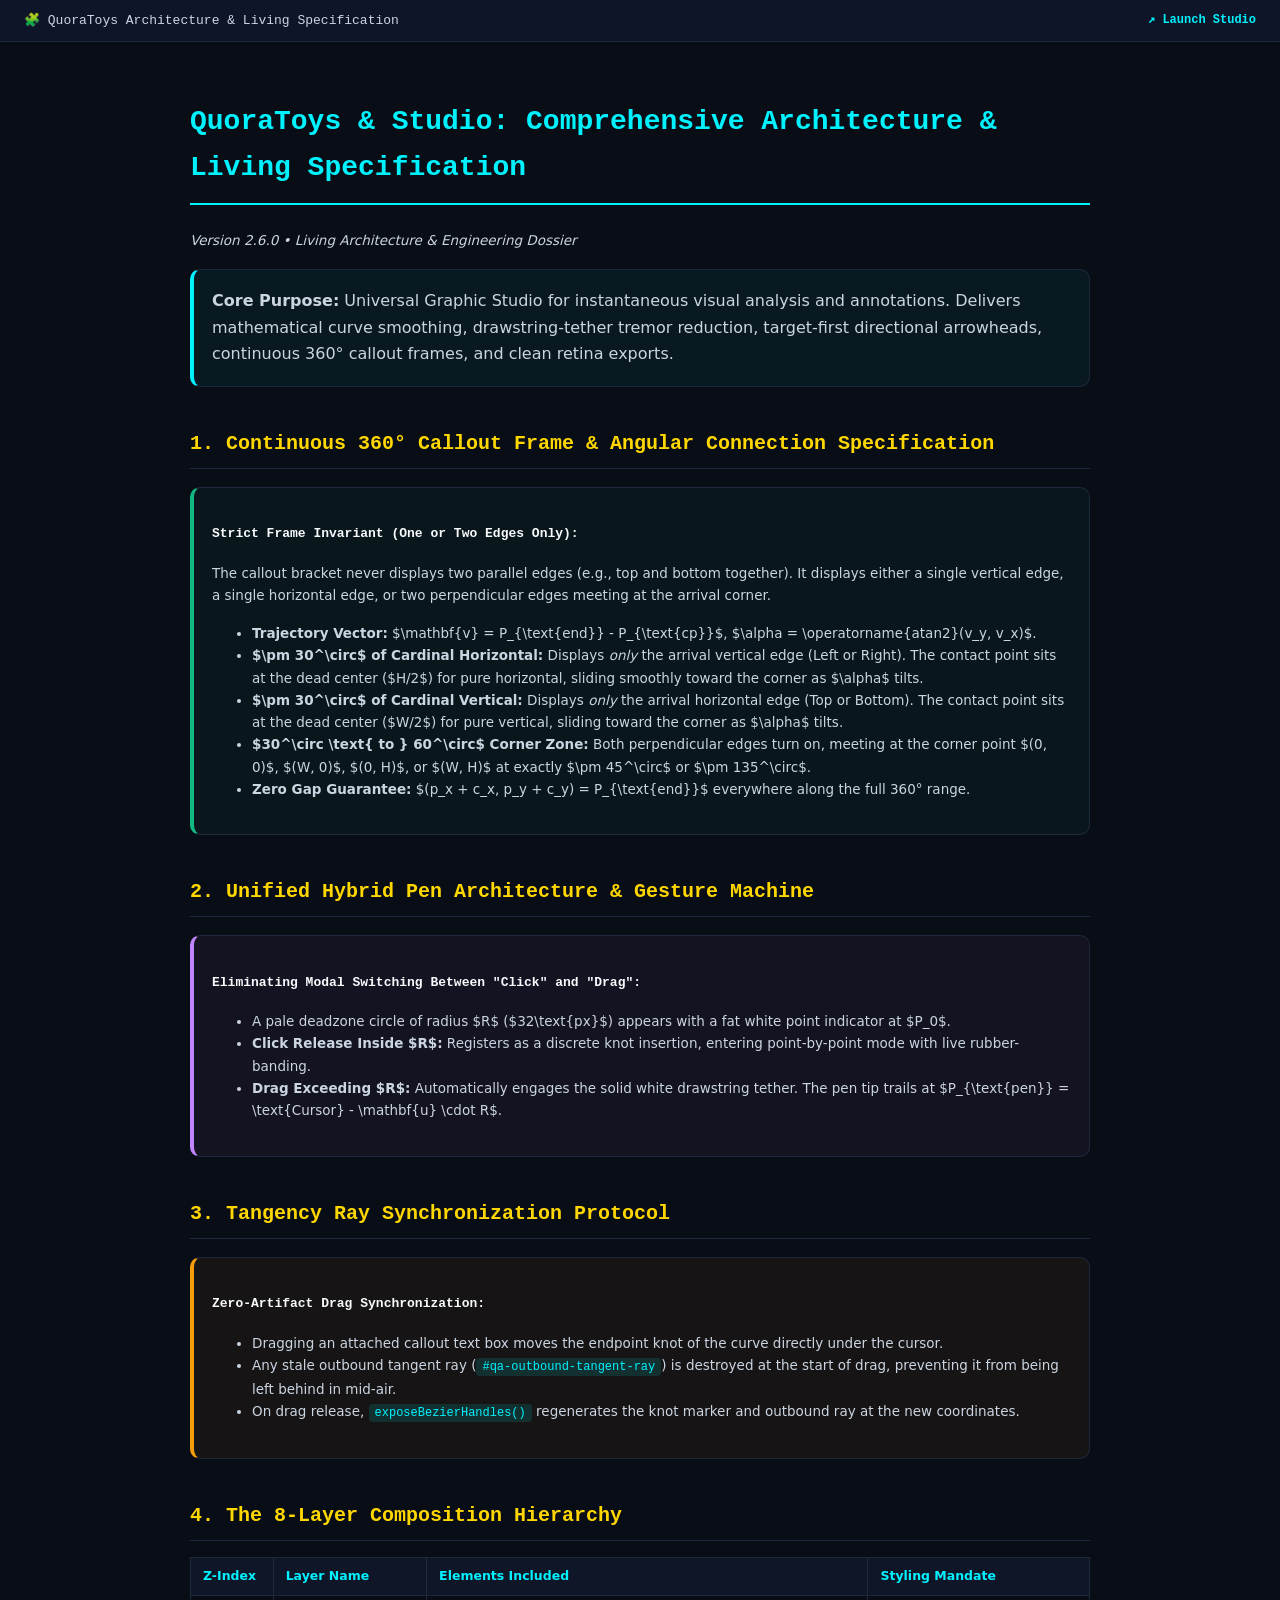
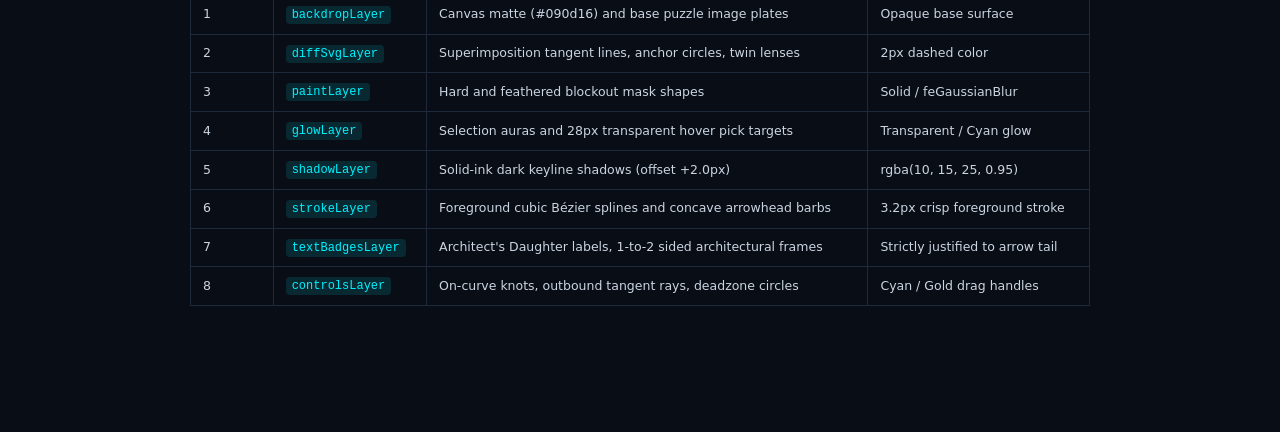
==== commit 71085ad0: "[QuoraToys] Auto-Checkpoint 11/10/2026, 10:11:01 PM" ====
--- a/documentation.html
+++ b/documentation.html
@@ -47,16 +47,28 @@
 
   <div class="doc-container" style="margin-top: 40px;">
     <h1>QuoraToys &amp; Studio: Comprehensive Architecture &amp; Living Specification</h1>
-    <p><em>Version 2.5.0 • Living Architecture &amp; Engineering Dossier</em></p>
+    <p><em>Version 2.6.0 • Living Architecture &amp; Engineering Dossier</em></p>
 
     <div class="card cyan">
-      <strong>Core Purpose:</strong> Universal Graphic Studio for instantaneous visual analysis and annotations. Delivers mathematical curve smoothing, drawstring-tether tremor reduction, target-first directional arrowheads, sub-pixel puzzle difference superimposition, and clean retina exports.
+      <strong>Core Purpose:</strong> Universal Graphic Studio for instantaneous visual analysis and annotations. Delivers mathematical curve smoothing, drawstring-tether tremor reduction, target-first directional arrowheads, continuous 360° callout frames, and clean retina exports.
     </div>
 
-    <h2>1. Unified Hybrid Pen Architecture &amp; Gesture Machine</h2>
+    <h2>1. Continuous 360° Callout Frame &amp; Angular Connection Specification</h2>
+    <div class="card success">
+      <h4>Strict Frame Invariant (One or Two Edges Only):</h4>
+      <p>The callout bracket never displays two parallel edges (e.g., top and bottom together). It displays either a single vertical edge, a single horizontal edge, or two perpendicular edges meeting at the arrival corner.</p>
+      <ul>
+        <li><strong>Trajectory Vector:</strong> $\mathbf{v} = P_{\text{end}} - P_{\text{cp}}$, $\alpha = \operatorname{atan2}(v_y, v_x)$.</li>
+        <li><strong>$\pm 30^\circ$ of Cardinal Horizontal:</strong> Displays <em>only</em> the arrival vertical edge (Left or Right). The contact point sits at the dead center ($H/2$) for pure horizontal, sliding smoothly toward the corner as $\alpha$ tilts.</li>
+        <li><strong>$\pm 30^\circ$ of Cardinal Vertical:</strong> Displays <em>only</em> the arrival horizontal edge (Top or Bottom). The contact point sits at the dead center ($W/2$) for pure vertical, sliding toward the corner as $\alpha$ tilts.</li>
+        <li><strong>$30^\circ \text{ to } 60^\circ$ Corner Zone:</strong> Both perpendicular edges turn on, meeting at the corner point $(0, 0)$, $(W, 0)$, $(0, H)$, or $(W, H)$ at exactly $\pm 45^\circ$ or $\pm 135^\circ$.</li>
+        <li><strong>Zero Gap Guarantee:</strong> $(p_x + c_x, p_y + c_y) = P_{\text{end}}$ everywhere along the full 360° range.</li>
+      </ul>
+    </div>
+
+    <h2>2. Unified Hybrid Pen Architecture &amp; Gesture Machine</h2>
     <div class="card purple">
       <h4>Eliminating Modal Switching Between "Click" and "Drag":</h4>
-      <p>Users will no longer choose between separate tool buttons. When touching down at $P_0$:</p>
       <ul>
         <li>A pale deadzone circle of radius $R$ ($32\text{px}$) appears with a fat white point indicator at $P_0$.</li>
         <li><strong>Click Release Inside $R$:</strong> Registers as a discrete knot insertion, entering point-by-point mode with live rubber-banding.</li>
@@ -64,38 +76,17 @@
       </ul>
     </div>
 
-    <h2>2. Pause &amp; Tether-Clutch Hand-Rest Protocol (`Ctrl` Key)</h2>
+    <h2>3. Tangency Ray Synchronization Protocol</h2>
     <div class="card warning">
-      <h4>Resting Hand Without Breaking Curve Integrity:</h4>
+      <h4>Zero-Artifact Drag Synchronization:</h4>
       <ul>
-        <li>Holding <code>Ctrl</code> freezes curve growth; moving the cursor dynamically scales the tether radius $R$.</li>
-        <li>Releasing the mouse button while holding <code>Ctrl</code> activates the <strong>Hand-Rest Clutch</strong>. The author can release the mouse or trackpad completely.</li>
-        <li>Clicking down again and releasing <code>Ctrl</code> resumes curve pulling without splitting or terminating the Bézier segment.</li>
+        <li>Dragging an attached callout text box moves the endpoint knot of the curve directly under the cursor.</li>
+        <li>Any stale outbound tangent ray (<code>#qa-outbound-tangent-ray</code>) is destroyed at the start of drag, preventing it from being left behind in mid-air.</li>
+        <li>On drag release, <code>exposeBezierHandles()</code> regenerates the knot marker and outbound ray at the new coordinates.</li>
       </ul>
     </div>
 
-    <h2>3. Self-Annotating In-Situ Help (`H` Key)</h2>
-    <div class="card success">
-      <h4>Using QuoraToys to Annotate QuoraToys:</h4>
-      <p>Pressing <code>H</code> dynamically renders native vector annotations on the canvas itself:</p>
-      <ul>
-        <li>Concave arrowheads point directly to the drawstring and deadzone boundary.</li>
-        <li>Architect's Daughter text callouts explain real-time shortcuts: <em>"Drag drawstring to pull curve"</em>, <em>"Hold Ctrl to adjust length or rest hand"</em>, <em>"Shift to rewind vertices"</em>.</li>
-      </ul>
-    </div>
-
-    <h2>4. Outbound Tangent Rays with Counterfactual Snapping</h2>
-    <div class="card cyan">
-      <h4>Long-Leverage Directional Tuning:</h4>
-      <pre>
-1. Outbound Vector: P_ray = P_endpoint + Tangent * L_handle (L_handle >= 40px)
-2. Counterfactual Relaxation Baseline: T_base = normalize(P_endpoint - P_neighbor)
-3. Angular Delta: theta = atan2(T_base x Tangent, T_base . Tangent)
-4. Magnetic Snap: If |theta| &lt; 5 degrees (0.087 rad), Tangent snaps to T_base (zero constraint offset).
-      </pre>
-    </div>
-
-    <h2>5. The 8-Layer Composition Hierarchy</h2>
+    <h2>4. The 8-Layer Composition Hierarchy</h2>
     <table>
       <thead>
         <tr><th>Z-Index</th><th>Layer Name</th><th>Elements Included</th><th>Styling Mandate</th></tr>
@@ -107,7 +98,7 @@
         <tr><td>4</td><td><code>glowLayer</code></td><td>Selection auras and 28px transparent hover pick targets</td><td>Transparent / Cyan glow</td></tr>
         <tr><td>5</td><td><code>shadowLayer</code></td><td>Solid-ink dark keyline shadows (offset +2.0px)</td><td>rgba(10, 15, 25, 0.95)</td></tr>
         <tr><td>6</td><td><code>strokeLayer</code></td><td>Foreground cubic Bézier splines and concave arrowhead barbs</td><td>3.2px crisp foreground stroke</td></tr>
-        <tr><td>7</td><td><code>textBadgesLayer</code></td><td>Architect's Daughter labels, 2-sided architectural frames</td><td>Strictly justified to arrow tail</td></tr>
+        <tr><td>7</td><td><code>textBadgesLayer</code></td><td>Architect's Daughter labels, 1-to-2 sided architectural frames</td><td>Strictly justified to arrow tail</td></tr>
         <tr><td>8</td><td><code>controlsLayer</code></td><td>On-curve knots, outbound tangent rays, deadzone circles</td><td>Cyan / Gold drag handles</td></tr>
       </tbody>
     </table>
--- a/css/basicsWithDialogBox.css
+++ b/css/basicsWithDialogBox.css
@@ -21,7 +21,7 @@
   overflow: hidden;
 }
 
-/* Ensure standalone buttons and headers are always readable with high contrast */
+/* Standalone high-contrast buttons */
 .dr-nav-btn {
   background: #1e293b !important;
   color: #f8fafc !important;
@@ -54,28 +54,70 @@
   background: #2ea043 !important;
   box-shadow: 0 0 12px rgba(46, 160, 67, 0.4);
 }
-.dr-tab-btn {
-  background: transparent;
-  border: 1px solid transparent;
-  color: #94a3b8;
-  font-family: monospace;
-  font-size: 11px;
-  font-weight: 600;
-  padding: 4px 10px;
-  border-radius: 14px;
-  cursor: pointer;
-  transition: all 0.15s ease;
+
+/* Hairline ribbon group dividers */
+.qa-ribbon-divider {
+  width: 1px;
+  height: 20px;
+  background: rgba(255, 255, 255, 0.12);
+  margin: 0 4px;
+  flex-shrink: 0;
 }
-.dr-tab-btn:hover {
-  color: #f8fafc;
-  background: rgba(255, 255, 255, 0.06);
+
+/* Full-bleed studio overrides: eliminate top blank spaces */
+.dr-studio-mode .dr-shell {
+  padding: 60px 10px 10px 10px !important;
 }
-.dr-tab-btn.active {
-  background: #0284c7 !important;
-  color: #ffffff !important;
-  font-weight: 800;
-  border-color: #38bdf8 !important;
-  box-shadow: 0 2px 10px rgba(2, 132, 199, 0.4);
+
+.dr-studio-mode .dr-article-container {
+  max-width: 100% !important;
+  margin: 0 !important;
+  padding: 0 !important;
+}
+
+.dr-studio-mode .dr-article-header {
+  display: none !important;
+}
+
+.dr-studio-mode .dr-section-divider {
+  margin: 0 !important;
+  padding: 0 !important;
+  border: none !important;
+}
+
+.dr-studio-mode .dr-section-part,
+.dr-studio-mode .dr-section-title {
+  display: none !important;
+}
+
+.dr-studio-mode .dr-component-mount-wrap {
+  margin: 0 !important;
+}
+
+/* Smooth Handle Pulse and Hover Animations */
+@keyframes qa-handle-pulse {
+  0% { transform: scale(1); filter: drop-shadow(0 0 3px rgba(0, 242, 254, 0.5)); }
+  50% { transform: scale(1.18); filter: drop-shadow(0 0 10px rgba(0, 242, 254, 0.85)); }
+  100% { transform: scale(1); filter: drop-shadow(0 0 3px rgba(0, 242, 254, 0.5)); }
+}
+
+@keyframes qa-ghost-breathe {
+  0% { opacity: 0.28; }
+  50% { opacity: 0.65; }
+  100% { opacity: 0.28; }
+}
+
+.qa-on-curve-knot-handle {
+  transition: r 0.18s cubic-bezier(0.34, 1.56, 0.64, 1), transform 0.18s cubic-bezier(0.34, 1.56, 0.64, 1), fill 0.15s ease, stroke 0.15s ease;
+}
+
+.qa-tangent-handle-node {
+  transition: r 0.18s cubic-bezier(0.34, 1.56, 0.64, 1), transform 0.18s cubic-bezier(0.34, 1.56, 0.64, 1), filter 0.18s ease;
+}
+
+.qa-hover-ghost-curve {
+  animation: qa-ghost-breathe 2.4s infinite ease-in-out;
+  pointer-events: none;
 }
 
 .fdr-app-container {
@@ -86,269 +128,4 @@
   background: radial-gradient(circle at 50% 25%, #151e33 0%, #0b0f19 100%);
   display: flex;
   flex-direction: column;
-}
-
-/* Dropzone & Welcome UI */
-.fdr-welcome-screen {
-  flex: 1;
-  display: flex;
-  flex-direction: column;
-  align-items: center;
-  justify-content: flex-start;
-  padding: 30px 20px;
-  overflow-y: auto;
-  user-select: none;
-  box-sizing: border-box;
-}
-
-.fdr-brand-banner {
-  display: flex;
-  align-items: center;
-  gap: 12px;
-  margin-bottom: 20px;
-}
-
-.fdr-brand-icon {
-  font-size: 38px;
-  filter: drop-shadow(0 2px 10px rgba(0, 230, 118, 0.4));
-}
-
-.fdr-brand-title {
-  font-size: 28px;
-  font-weight: 800;
-  letter-spacing: -0.5px;
-  background: linear-gradient(135deg, #ffffff 40%, var(--fdr-accent) 100%);
-  -webkit-background-clip: text;
-  -webkit-text-fill-color: transparent;
-}
-
-.fdr-brand-badge {
-  font-size: 10px;
-  text-transform: uppercase;
-  font-weight: 700;
-  padding: 2px 8px;
-  border-radius: 12px;
-  background: rgba(185, 43, 39, 0.2);
-  border: 1px solid rgba(185, 43, 39, 0.5);
-  color: #ff6b6b;
-  margin-left: 8px;
-}
-
-.fdr-dropzone {
-  width: 100%;
-  max-width: 680px;
-  border: 2px dashed rgba(255, 255, 255, 0.22);
-  border-radius: 16px;
-  padding: 32px 24px;
-  text-align: center;
-  background: rgba(15, 23, 42, 0.7);
-  backdrop-filter: blur(10px);
-  cursor: pointer;
-  transition: all 0.25s ease;
-  box-shadow: 0 10px 30px rgba(0, 0, 0, 0.4);
-}
-
-.fdr-dropzone:hover,
-.fdr-dropzone.drag-active {
-  border-color: var(--fdr-accent);
-  background: rgba(0, 230, 118, 0.05);
-  box-shadow: 0 0 25px var(--fdr-accent-glow);
-  transform: translateY(-2px);
-}
-
-.fdr-dropzone-icon {
-  font-size: 46px;
-  margin-bottom: 10px;
-  display: inline-block;
-  filter: drop-shadow(0 4px 10px rgba(0, 230, 118, 0.4));
-}
-
-.fdr-dropzone-title {
-  font-size: 20px;
-  font-weight: 700;
-  color: #fff;
-  margin-bottom: 6px;
-}
-
-.fdr-dropzone-subtitle {
-  font-size: 13px;
-  color: var(--fdr-text-muted);
-  line-height: 1.5;
-  margin-bottom: 18px;
-}
-
-.fdr-dropzone-actions {
-  display: flex;
-  gap: 10px;
-  justify-content: center;
-  flex-wrap: wrap;
-}
-
-.fdr-btn {
-  padding: 6px 14px;
-  border-radius: 7px;
-  border: 1px solid var(--fdr-border);
-  background: rgba(255, 255, 255, 0.08);
-  color: #fff;
-  font-size: 12px;
-  font-weight: 600;
-  cursor: pointer;
-  display: inline-flex;
-  align-items: center;
-  gap: 5px;
-  transition: all 0.15s ease;
-  user-select: none;
-  white-space: nowrap;
-}
-.fdr-btn:hover {
-  background: rgba(255, 255, 255, 0.15);
-  border-color: rgba(255, 255, 255, 0.25);
-  transform: translateY(-1px);
-}
-.fdr-btn-primary {
-  background: #2563eb;
-  border-color: #3b82f6;
-}
-.fdr-btn-primary:hover {
-  background: #1d4ed8;
-  box-shadow: 0 4px 14px rgba(37, 99, 255, 0.4);
-}
-.fdr-btn-accent {
-  background: rgba(0, 230, 118, 0.15);
-  border-color: var(--fdr-accent);
-  color: var(--fdr-accent);
-}
-.fdr-btn.active {
-  background: var(--fdr-accent);
-  color: #0f172a;
-  border-color: var(--fdr-accent);
-  box-shadow: 0 0 14px var(--fdr-accent-glow);
-}
-.fdr-btn-sm {
-  padding: 4px 8px;
-  font-size: 11px;
-  border-radius: 5px;
-}
-
-.fdr-window-toolbar {
-  display: flex;
-  align-items: center;
-  justify-content: space-between;
-  padding: 6px 10px;
-  background: rgba(15, 23, 42, 0.88);
-  border-bottom: 1px solid var(--fdr-border);
-  flex-shrink: 0;
-  gap: 8px;
-  flex-wrap: wrap;
-}
-
-.fdr-image-viewport {
-  position: relative;
-  flex: 1;
-  overflow: auto;
-  background: repeating-conic-gradient(#1e293b 0% 25%, #0f172a 0% 50%) 50% / 20px 20px;
-  display: flex;
-  align-items: center;
-  justify-content: center;
-  min-height: 120px;
-  min-width: 160px;
-  user-select: none;
-}
-
-.fdr-main-image {
-  display: block;
-  pointer-events: none;
-  max-width: none;
-  box-shadow: 0 4px 20px rgba(0, 0, 0, 0.5);
-}
-
-.fdr-crop-surface {
-  position: absolute;
-  top: 0;
-  left: 0;
-  width: 100%;
-  height: 100%;
-  cursor: crosshair;
-  z-index: 50;
-  touch-action: none;
-}
-
-.fdr-selection-box {
-  position: absolute;
-  border: 2px dashed #00e676;
-  background: rgba(0, 230, 118, 0.2);
-  box-shadow: 0 0 10px rgba(0, 230, 118, 0.5), inset 0 0 15px rgba(0, 230, 118, 0.15);
-  pointer-events: none;
-  display: none;
-  z-index: 60;
-}
-
-.fdr-selection-tooltip {
-  position: absolute;
-  top: -24px;
-  left: 0;
-  background: rgba(0, 0, 0, 0.85);
-  color: #00e676;
-  font-family: monospace;
-  font-size: 10px;
-  font-weight: 700;
-  padding: 2px 6px;
-  border-radius: 4px;
-  white-space: nowrap;
-  border: 1px solid rgba(0, 230, 118, 0.4);
-}
-
-.fdr-overlay-dialog {
-  background: transparent !important;
-  box-shadow: 0 12px 36px rgba(0, 0, 0, 0.6) !important;
-  border: 2px solid var(--fdr-accent) !important;
-  backdrop-filter: none !important;
-  overflow: visible !important;
-}
-
-.fdr-overlay-viewport {
-  position: relative;
-  overflow: hidden;
-  background: transparent !important;
-}
-
-.fdr-overlay-clipped-img {
-  position: absolute;
-  pointer-events: none;
-  max-width: none;
-  display: block;
-}
-
-.fdr-overlay-toolbar {
-  display: flex;
-  align-items: center;
-  justify-content: space-between;
-  padding: 5px 8px;
-  background: rgba(15, 23, 42, 0.95);
-  border-top: 1px solid var(--fdr-border);
-  gap: 6px;
-  font-size: 11px;
-  flex-wrap: wrap;
-}
-
-.fdr-diff-svg-layer {
-  position: absolute;
-  top: 0;
-  left: 0;
-  width: 100%;
-  height: 100%;
-  pointer-events: none;
-  z-index: 35;
-}
-
-.fdr-circle-draw-surface {
-  position: absolute;
-  top: 0;
-  left: 0;
-  width: 100%;
-  height: 100%;
-  cursor: crosshair;
-  z-index: 40;
-  display: none;
-  touch-action: none;
 }
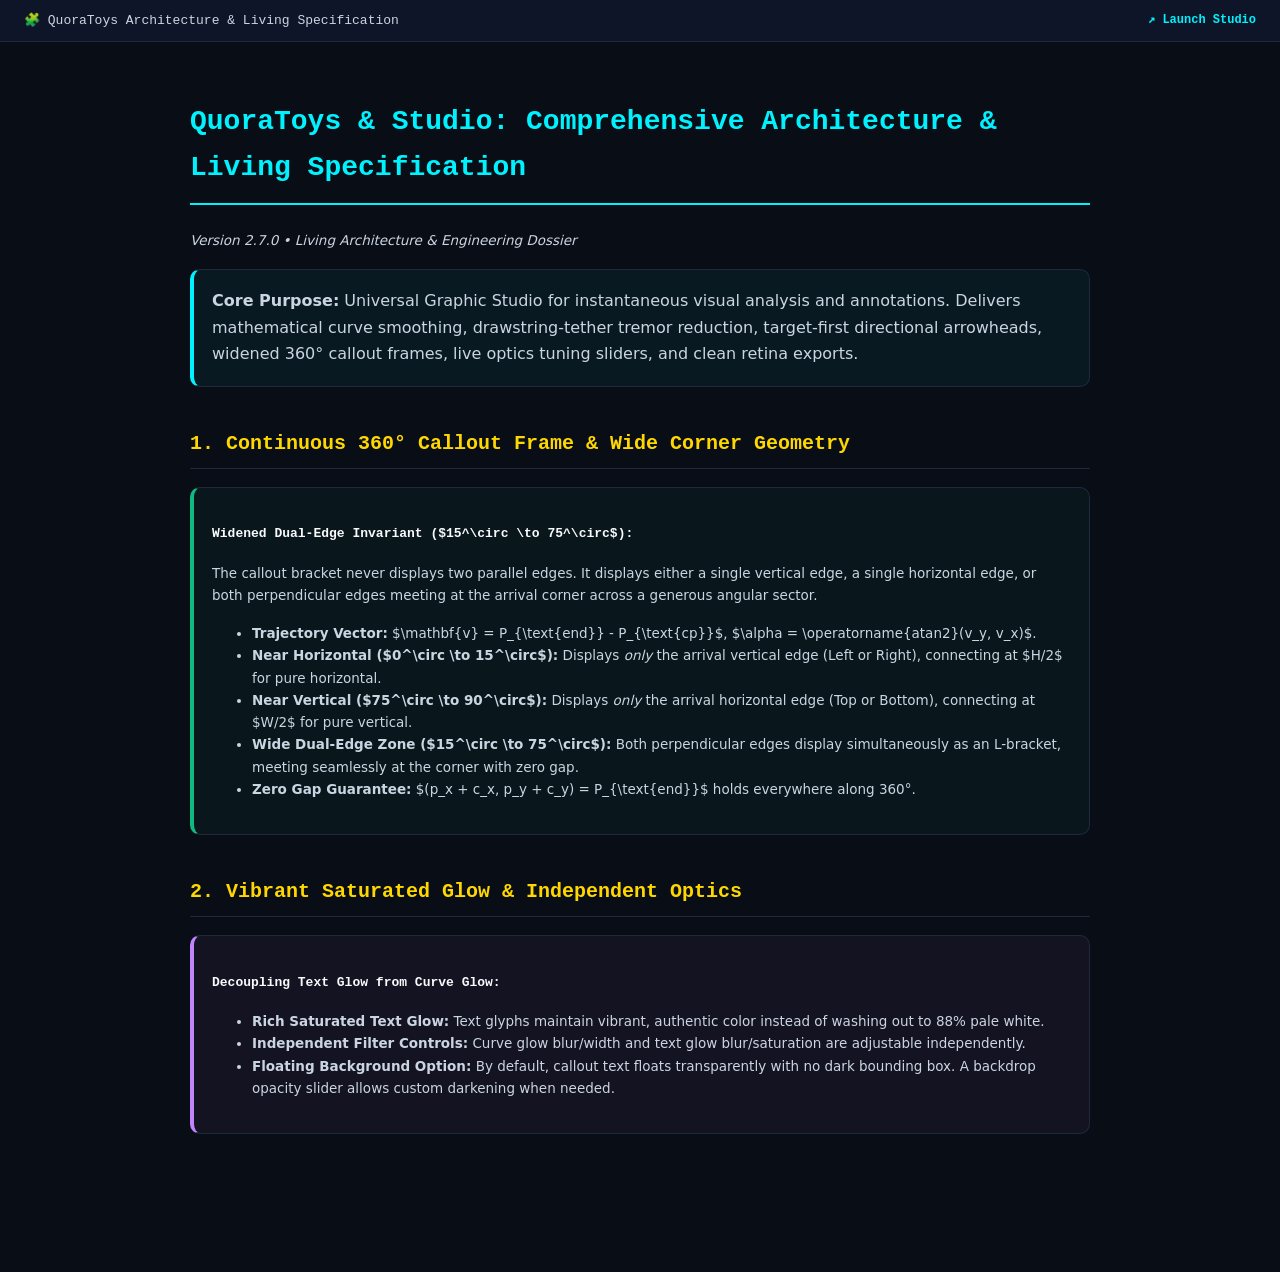
==== commit 6e29a148: "[Auto-Sync Checkpoint] 11/11/2026, 11:33:51 PM" ====
--- a/documentation.html
+++ b/documentation.html
@@ -47,61 +47,34 @@
 
   <div class="doc-container" style="margin-top: 40px;">
     <h1>QuoraToys &amp; Studio: Comprehensive Architecture &amp; Living Specification</h1>
-    <p><em>Version 2.6.0 • Living Architecture &amp; Engineering Dossier</em></p>
+    <p><em>Version 2.7.0 • Living Architecture &amp; Engineering Dossier</em></p>
 
     <div class="card cyan">
-      <strong>Core Purpose:</strong> Universal Graphic Studio for instantaneous visual analysis and annotations. Delivers mathematical curve smoothing, drawstring-tether tremor reduction, target-first directional arrowheads, continuous 360° callout frames, and clean retina exports.
+      <strong>Core Purpose:</strong> Universal Graphic Studio for instantaneous visual analysis and annotations. Delivers mathematical curve smoothing, drawstring-tether tremor reduction, target-first directional arrowheads, widened 360° callout frames, live optics tuning sliders, and clean retina exports.
     </div>
 
-    <h2>1. Continuous 360° Callout Frame &amp; Angular Connection Specification</h2>
+    <h2>1. Continuous 360° Callout Frame &amp; Wide Corner Geometry</h2>
     <div class="card success">
-      <h4>Strict Frame Invariant (One or Two Edges Only):</h4>
-      <p>The callout bracket never displays two parallel edges (e.g., top and bottom together). It displays either a single vertical edge, a single horizontal edge, or two perpendicular edges meeting at the arrival corner.</p>
+      <h4>Widened Dual-Edge Invariant ($15^\circ \to 75^\circ$):</h4>
+      <p>The callout bracket never displays two parallel edges. It displays either a single vertical edge, a single horizontal edge, or both perpendicular edges meeting at the arrival corner across a generous angular sector.</p>
       <ul>
         <li><strong>Trajectory Vector:</strong> $\mathbf{v} = P_{\text{end}} - P_{\text{cp}}$, $\alpha = \operatorname{atan2}(v_y, v_x)$.</li>
-        <li><strong>$\pm 30^\circ$ of Cardinal Horizontal:</strong> Displays <em>only</em> the arrival vertical edge (Left or Right). The contact point sits at the dead center ($H/2$) for pure horizontal, sliding smoothly toward the corner as $\alpha$ tilts.</li>
-        <li><strong>$\pm 30^\circ$ of Cardinal Vertical:</strong> Displays <em>only</em> the arrival horizontal edge (Top or Bottom). The contact point sits at the dead center ($W/2$) for pure vertical, sliding toward the corner as $\alpha$ tilts.</li>
-        <li><strong>$30^\circ \text{ to } 60^\circ$ Corner Zone:</strong> Both perpendicular edges turn on, meeting at the corner point $(0, 0)$, $(W, 0)$, $(0, H)$, or $(W, H)$ at exactly $\pm 45^\circ$ or $\pm 135^\circ$.</li>
-        <li><strong>Zero Gap Guarantee:</strong> $(p_x + c_x, p_y + c_y) = P_{\text{end}}$ everywhere along the full 360° range.</li>
+        <li><strong>Near Horizontal ($0^\circ \to 15^\circ$):</strong> Displays <em>only</em> the arrival vertical edge (Left or Right), connecting at $H/2$ for pure horizontal.</li>
+        <li><strong>Near Vertical ($75^\circ \to 90^\circ$):</strong> Displays <em>only</em> the arrival horizontal edge (Top or Bottom), connecting at $W/2$ for pure vertical.</li>
+        <li><strong>Wide Dual-Edge Zone ($15^\circ \to 75^\circ$):</strong> Both perpendicular edges display simultaneously as an L-bracket, meeting seamlessly at the corner with zero gap.</li>
+        <li><strong>Zero Gap Guarantee:</strong> $(p_x + c_x, p_y + c_y) = P_{\text{end}}$ holds everywhere along 360°.</li>
       </ul>
     </div>
 
-    <h2>2. Unified Hybrid Pen Architecture &amp; Gesture Machine</h2>
+    <h2>2. Vibrant Saturated Glow &amp; Independent Optics</h2>
     <div class="card purple">
-      <h4>Eliminating Modal Switching Between "Click" and "Drag":</h4>
+      <h4>Decoupling Text Glow from Curve Glow:</h4>
       <ul>
-        <li>A pale deadzone circle of radius $R$ ($32\text{px}$) appears with a fat white point indicator at $P_0$.</li>
-        <li><strong>Click Release Inside $R$:</strong> Registers as a discrete knot insertion, entering point-by-point mode with live rubber-banding.</li>
-        <li><strong>Drag Exceeding $R$:</strong> Automatically engages the solid white drawstring tether. The pen tip trails at $P_{\text{pen}} = \text{Cursor} - \mathbf{u} \cdot R$.</li>
+        <li><strong>Rich Saturated Text Glow:</strong> Text glyphs maintain vibrant, authentic color instead of washing out to 88% pale white.</li>
+        <li><strong>Independent Filter Controls:</strong> Curve glow blur/width and text glow blur/saturation are adjustable independently.</li>
+        <li><strong>Floating Background Option:</strong> By default, callout text floats transparently with no dark bounding box. A backdrop opacity slider allows custom darkening when needed.</li>
       </ul>
     </div>
-
-    <h2>3. Tangency Ray Synchronization Protocol</h2>
-    <div class="card warning">
-      <h4>Zero-Artifact Drag Synchronization:</h4>
-      <ul>
-        <li>Dragging an attached callout text box moves the endpoint knot of the curve directly under the cursor.</li>
-        <li>Any stale outbound tangent ray (<code>#qa-outbound-tangent-ray</code>) is destroyed at the start of drag, preventing it from being left behind in mid-air.</li>
-        <li>On drag release, <code>exposeBezierHandles()</code> regenerates the knot marker and outbound ray at the new coordinates.</li>
-      </ul>
-    </div>
-
-    <h2>4. The 8-Layer Composition Hierarchy</h2>
-    <table>
-      <thead>
-        <tr><th>Z-Index</th><th>Layer Name</th><th>Elements Included</th><th>Styling Mandate</th></tr>
-      </thead>
-      <tbody>
-        <tr><td>1</td><td><code>backdropLayer</code></td><td>Canvas matte (#090d16) and base puzzle image plates</td><td>Opaque base surface</td></tr>
-        <tr><td>2</td><td><code>diffSvgLayer</code></td><td>Superimposition tangent lines, anchor circles, twin lenses</td><td>2px dashed color</td></tr>
-        <tr><td>3</td><td><code>paintLayer</code></td><td>Hard and feathered blockout mask shapes</td><td>Solid / feGaussianBlur</td></tr>
-        <tr><td>4</td><td><code>glowLayer</code></td><td>Selection auras and 28px transparent hover pick targets</td><td>Transparent / Cyan glow</td></tr>
-        <tr><td>5</td><td><code>shadowLayer</code></td><td>Solid-ink dark keyline shadows (offset +2.0px)</td><td>rgba(10, 15, 25, 0.95)</td></tr>
-        <tr><td>6</td><td><code>strokeLayer</code></td><td>Foreground cubic Bézier splines and concave arrowhead barbs</td><td>3.2px crisp foreground stroke</td></tr>
-        <tr><td>7</td><td><code>textBadgesLayer</code></td><td>Architect's Daughter labels, 1-to-2 sided architectural frames</td><td>Strictly justified to arrow tail</td></tr>
-        <tr><td>8</td><td><code>controlsLayer</code></td><td>On-curve knots, outbound tangent rays, deadzone circles</td><td>Cyan / Gold drag handles</td></tr>
-      </tbody>
-    </table>
   </div>
 </body>
 </html>
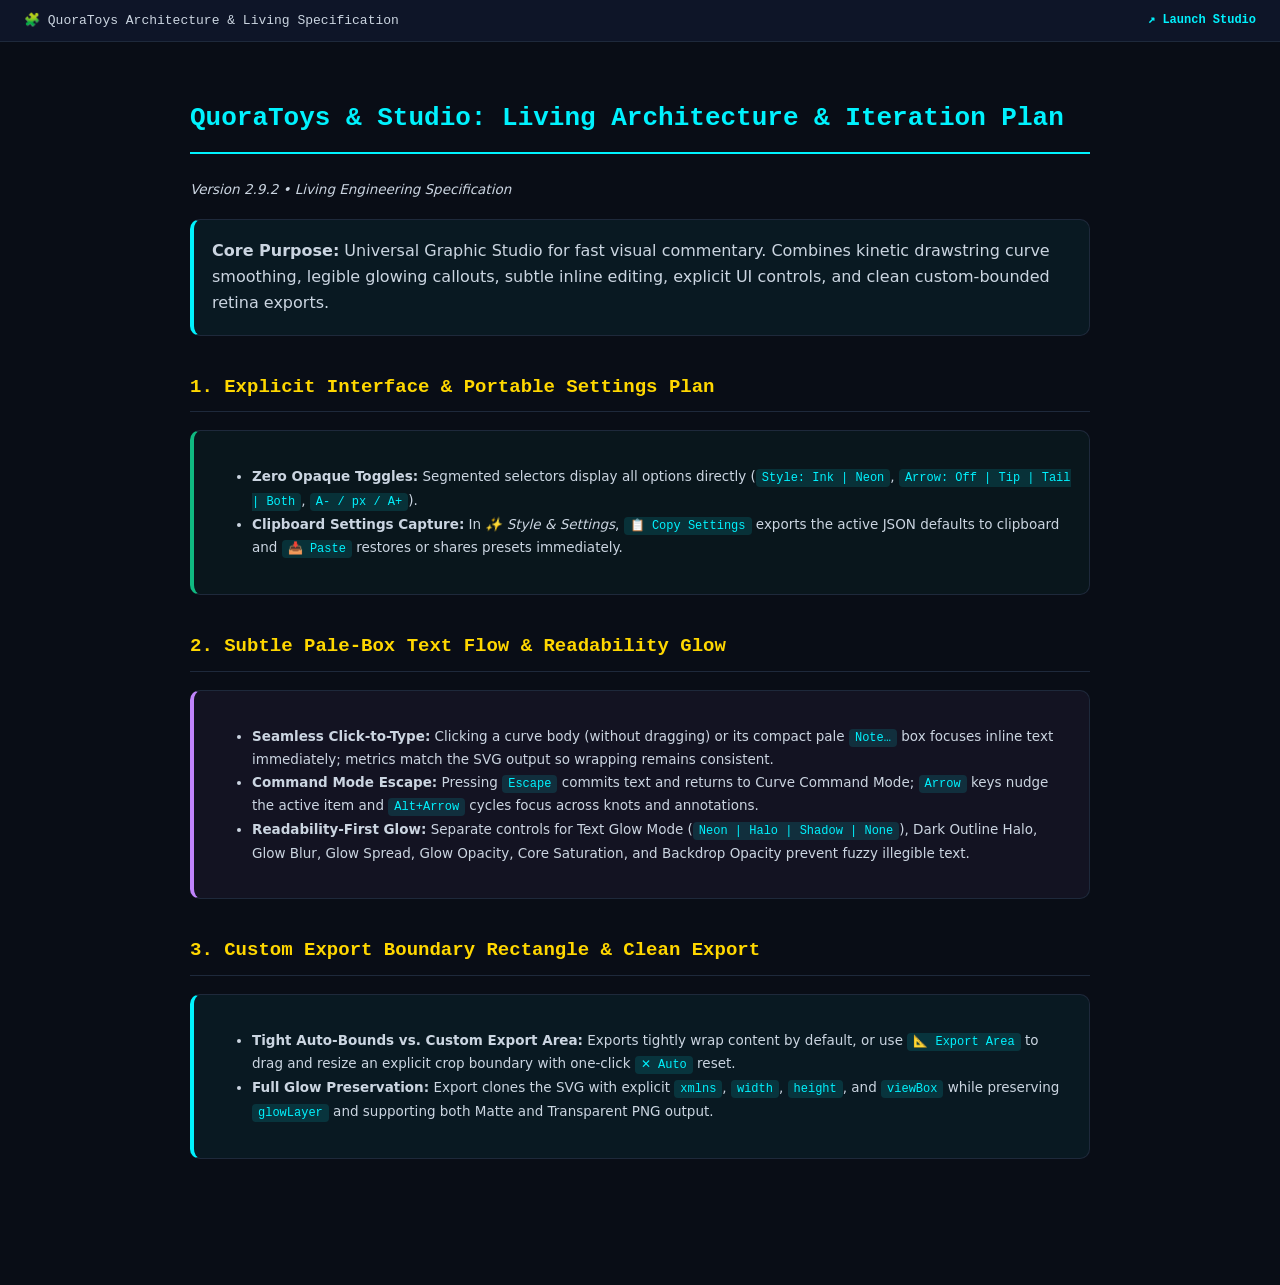
==== commit 8b94463b: "[Auto-Sync Checkpoint] 11/12/2026, 9:37:23 PM" ====
--- a/documentation.html
+++ b/documentation.html
@@ -3,7 +3,7 @@
 <head>
   <meta charset="UTF-8">
   <meta name="viewport" content="width=device-width, initial-scale=1.0">
-  <title>QuoraToys & Studio — Architecture Audit & Mathematical Specification</title>
+  <title>QuoraToys &amp; Studio — Architecture Audit &amp; Living Specification</title>
   <link rel="stylesheet" href="css/basicsWithDialogBox.css">
   <style>
     body {
@@ -15,26 +15,18 @@
       margin: 0;
       display: flex;
       justify-content: center;
+      overflow-y: auto;
     }
-    .doc-container {
-      max-width: 900px;
-      width: 100%;
-    }
+    .doc-container { max-width: 900px; width: 100%; }
     h1, h2, h3, h4 { color: #f8fafc; font-family: monospace; }
-    h1 { font-size: 28px; color: #00f2fe; border-bottom: 2px solid #00f2fe; padding-bottom: 12px; margin-bottom: 24px; }
-    h2 { font-size: 20px; color: #ffd700; border-bottom: 1px solid #1e293b; padding-bottom: 8px; margin-top: 40px; }
-    h3 { font-size: 15px; color: #38bdf8; margin-top: 24px; }
+    h1 { font-size: 26px; color: #00f2fe; border-bottom: 2px solid #00f2fe; padding-bottom: 12px; margin-bottom: 24px; }
+    h2 { font-size: 19px; color: #ffd700; border-bottom: 1px solid #1e293b; padding-bottom: 8px; margin-top: 36px; }
     p, li { font-size: 13.5px; }
     code { background: rgba(0, 242, 254, 0.12); color: #00f2fe; padding: 2px 6px; border-radius: 4px; font-family: monospace; font-size: 12px; }
-    pre { background: #050811; border: 1px solid #1e293b; border-radius: 8px; padding: 14px; overflow-x: auto; color: #7ee787; font-size: 12px; }
     .card { background: rgba(15, 23, 42, 0.7); border: 1px solid #1e293b; border-radius: 10px; padding: 18px; margin: 18px 0; }
-    .card.warning { border-left: 4px solid #f59e0b; background: rgba(245, 158, 11, 0.05); }
     .card.success { border-left: 4px solid #10b981; background: rgba(16, 185, 129, 0.05); }
     .card.cyan { border-left: 4px solid #00f2fe; background: rgba(0, 242, 254, 0.05); }
     .card.purple { border-left: 4px solid #c084fc; background: rgba(192, 132, 252, 0.05); }
-    table { width: 100%; border-collapse: collapse; margin: 16px 0; font-size: 12.5px; }
-    th, td { border: 1px solid #1e293b; padding: 8px 12px; text-align: left; }
-    th { background: rgba(15, 23, 42, 0.95); color: #00f2fe; }
     .nav-bar { position: fixed; top: 0; left: 0; width: 100%; background: rgba(15, 23, 42, 0.95); border-bottom: 1px solid #1e293b; padding: 10px 24px; box-sizing: border-box; display: flex; justify-content: space-between; align-items: center; z-index: 100; font-family: monospace; }
     .nav-bar a { color: #00f2fe; text-decoration: none; font-weight: bold; font-size: 12px; }
   </style>
@@ -46,33 +38,35 @@
   </div>
 
   <div class="doc-container" style="margin-top: 40px;">
-    <h1>QuoraToys &amp; Studio: Comprehensive Architecture &amp; Living Specification</h1>
-    <p><em>Version 2.7.0 • Living Architecture &amp; Engineering Dossier</em></p>
+    <h1>QuoraToys &amp; Studio: Living Architecture &amp; Iteration Plan</h1>
+    <p><em>Version 2.9.2 • Living Engineering Specification</em></p>
 
     <div class="card cyan">
-      <strong>Core Purpose:</strong> Universal Graphic Studio for instantaneous visual analysis and annotations. Delivers mathematical curve smoothing, drawstring-tether tremor reduction, target-first directional arrowheads, widened 360° callout frames, live optics tuning sliders, and clean retina exports.
+      <strong>Core Purpose:</strong> Universal Graphic Studio for fast visual commentary. Combines kinetic drawstring curve smoothing, legible glowing callouts, subtle inline editing, explicit UI controls, and clean custom-bounded retina exports.
     </div>
 
-    <h2>1. Continuous 360° Callout Frame &amp; Wide Corner Geometry</h2>
+    <h2>1. Explicit Interface &amp; Portable Settings Plan</h2>
     <div class="card success">
-      <h4>Widened Dual-Edge Invariant ($15^\circ \to 75^\circ$):</h4>
-      <p>The callout bracket never displays two parallel edges. It displays either a single vertical edge, a single horizontal edge, or both perpendicular edges meeting at the arrival corner across a generous angular sector.</p>
       <ul>
-        <li><strong>Trajectory Vector:</strong> $\mathbf{v} = P_{\text{end}} - P_{\text{cp}}$, $\alpha = \operatorname{atan2}(v_y, v_x)$.</li>
-        <li><strong>Near Horizontal ($0^\circ \to 15^\circ$):</strong> Displays <em>only</em> the arrival vertical edge (Left or Right), connecting at $H/2$ for pure horizontal.</li>
-        <li><strong>Near Vertical ($75^\circ \to 90^\circ$):</strong> Displays <em>only</em> the arrival horizontal edge (Top or Bottom), connecting at $W/2$ for pure vertical.</li>
-        <li><strong>Wide Dual-Edge Zone ($15^\circ \to 75^\circ$):</strong> Both perpendicular edges display simultaneously as an L-bracket, meeting seamlessly at the corner with zero gap.</li>
-        <li><strong>Zero Gap Guarantee:</strong> $(p_x + c_x, p_y + c_y) = P_{\text{end}}$ holds everywhere along 360°.</li>
+        <li><strong>Zero Opaque Toggles:</strong> Segmented selectors display all options directly (<code>Style: Ink | Neon</code>, <code>Arrow: Off | Tip | Tail | Both</code>, <code>A- / px / A+</code>).</li>
+        <li><strong>Clipboard Settings Capture:</strong> In <em>✨ Style &amp; Settings</em>, <code>📋 Copy Settings</code> exports the active JSON defaults to clipboard and <code>📥 Paste</code> restores or shares presets immediately.</li>
       </ul>
     </div>
 
-    <h2>2. Vibrant Saturated Glow &amp; Independent Optics</h2>
+    <h2>2. Subtle Pale-Box Text Flow &amp; Readability Glow</h2>
     <div class="card purple">
-      <h4>Decoupling Text Glow from Curve Glow:</h4>
       <ul>
-        <li><strong>Rich Saturated Text Glow:</strong> Text glyphs maintain vibrant, authentic color instead of washing out to 88% pale white.</li>
-        <li><strong>Independent Filter Controls:</strong> Curve glow blur/width and text glow blur/saturation are adjustable independently.</li>
-        <li><strong>Floating Background Option:</strong> By default, callout text floats transparently with no dark bounding box. A backdrop opacity slider allows custom darkening when needed.</li>
+        <li><strong>Seamless Click-to-Type:</strong> Clicking a curve body (without dragging) or its compact pale <code>Note…</code> box focuses inline text immediately; metrics match the SVG output so wrapping remains consistent.</li>
+        <li><strong>Command Mode Escape:</strong> Pressing <code>Escape</code> commits text and returns to Curve Command Mode; <code>Arrow</code> keys nudge the active item and <code>Alt+Arrow</code> cycles focus across knots and annotations.</li>
+        <li><strong>Readability-First Glow:</strong> Separate controls for Text Glow Mode (<code>Neon | Halo | Shadow | None</code>), Dark Outline Halo, Glow Blur, Glow Spread, Glow Opacity, Core Saturation, and Backdrop Opacity prevent fuzzy illegible text.</li>
+      </ul>
+    </div>
+
+    <h2>3. Custom Export Boundary Rectangle &amp; Clean Export</h2>
+    <div class="card cyan">
+      <ul>
+        <li><strong>Tight Auto-Bounds vs. Custom Export Area:</strong> Exports tightly wrap content by default, or use <code>📐 Export Area</code> to drag and resize an explicit crop boundary with one-click <code>✕ Auto</code> reset.</li>
+        <li><strong>Full Glow Preservation:</strong> Export clones the SVG with explicit <code>xmlns</code>, <code>width</code>, <code>height</code>, and <code>viewBox</code> while preserving <code>glowLayer</code> and supporting both Matte and Transparent PNG output.</li>
       </ul>
     </div>
   </div>
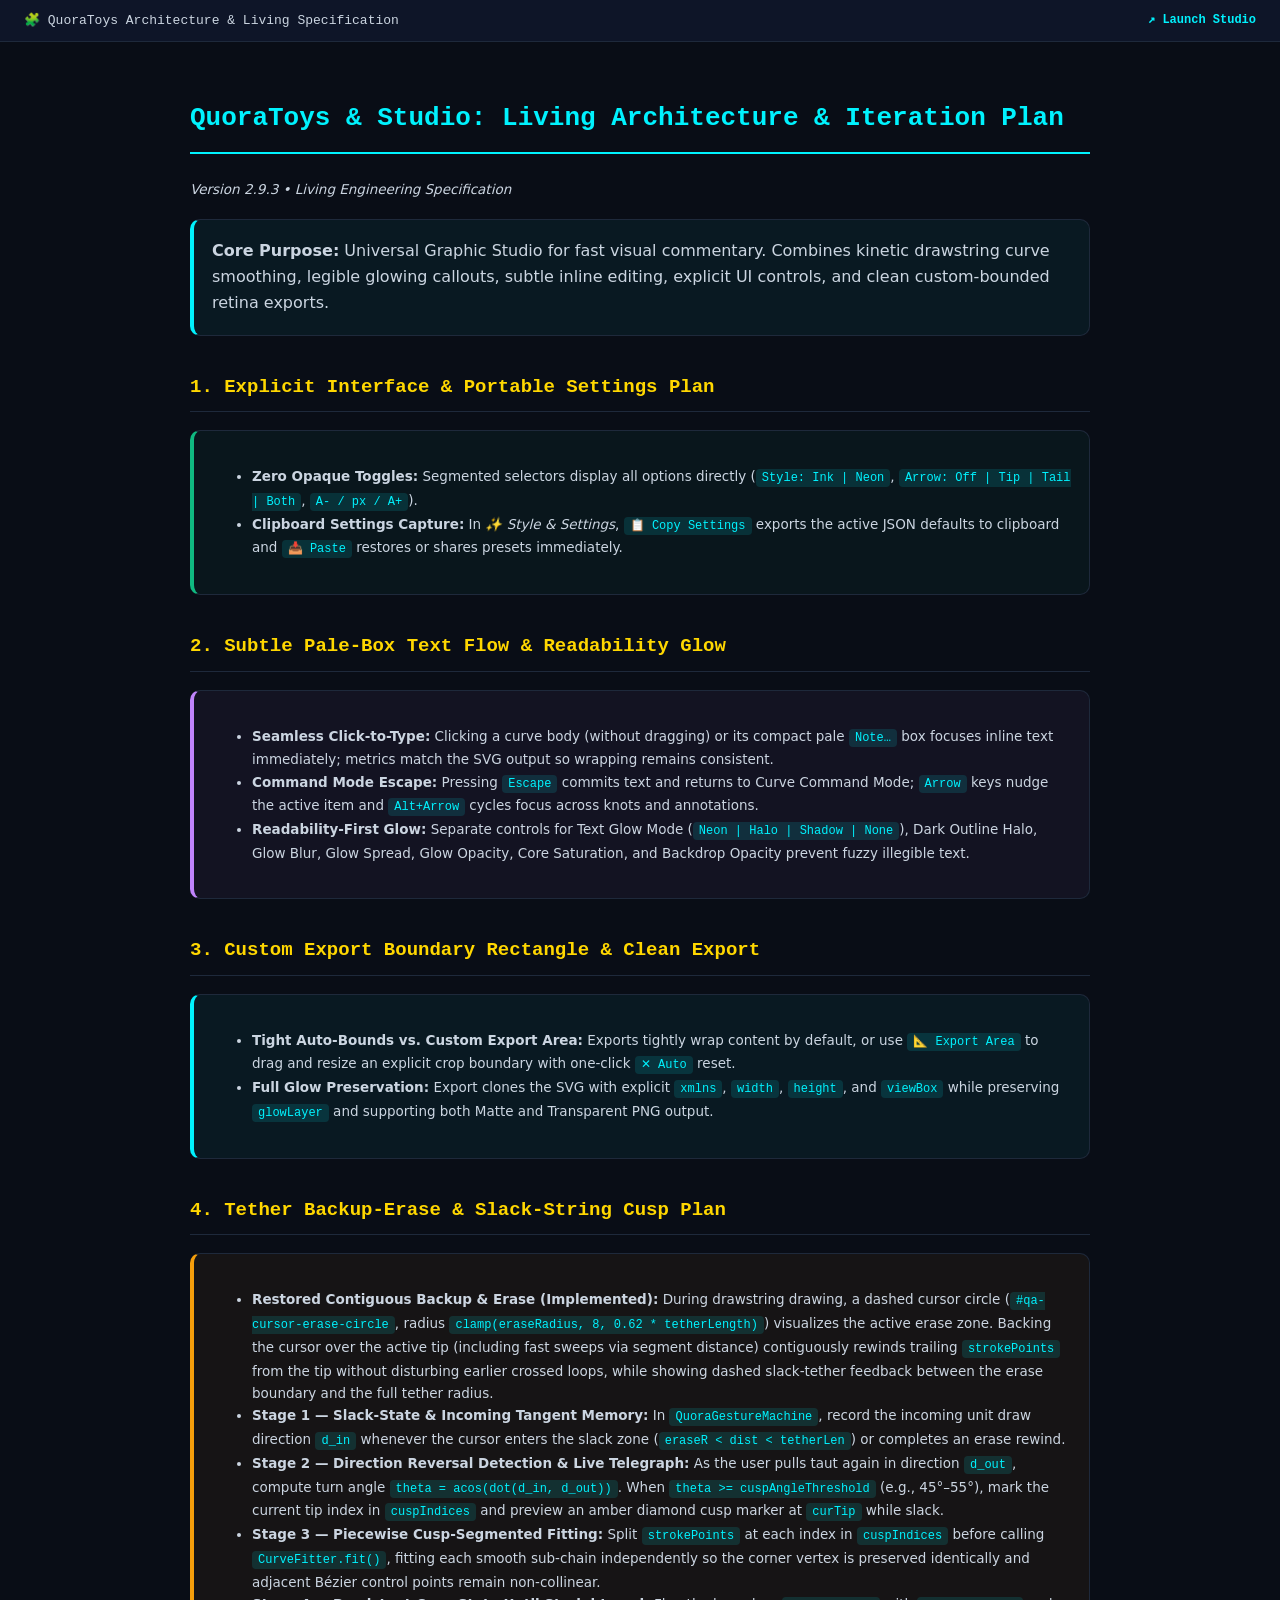
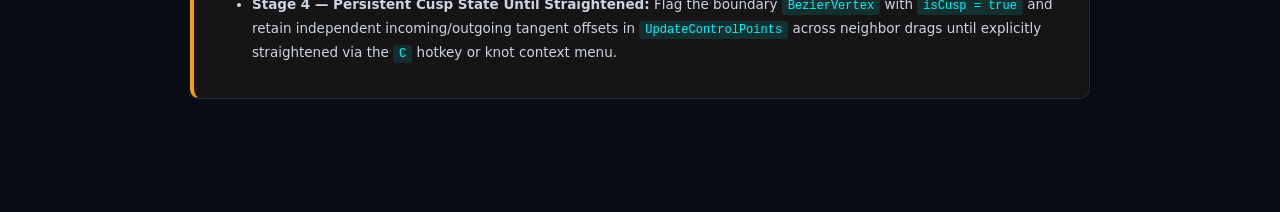
==== commit 571b84e5: "[QuoraToys] Auto-Checkpoint 11/13/2026, 9:52:35 PM" ====
--- a/documentation.html
+++ b/documentation.html
@@ -27,6 +27,7 @@
     .card.success { border-left: 4px solid #10b981; background: rgba(16, 185, 129, 0.05); }
     .card.cyan { border-left: 4px solid #00f2fe; background: rgba(0, 242, 254, 0.05); }
     .card.purple { border-left: 4px solid #c084fc; background: rgba(192, 132, 252, 0.05); }
+    .card.amber { border-left: 4px solid #f59e0b; background: rgba(245, 158, 11, 0.05); }
     .nav-bar { position: fixed; top: 0; left: 0; width: 100%; background: rgba(15, 23, 42, 0.95); border-bottom: 1px solid #1e293b; padding: 10px 24px; box-sizing: border-box; display: flex; justify-content: space-between; align-items: center; z-index: 100; font-family: monospace; }
     .nav-bar a { color: #00f2fe; text-decoration: none; font-weight: bold; font-size: 12px; }
   </style>
@@ -39,7 +40,7 @@
 
   <div class="doc-container" style="margin-top: 40px;">
     <h1>QuoraToys &amp; Studio: Living Architecture &amp; Iteration Plan</h1>
-    <p><em>Version 2.9.2 • Living Engineering Specification</em></p>
+    <p><em>Version 2.9.3 • Living Engineering Specification</em></p>
 
     <div class="card cyan">
       <strong>Core Purpose:</strong> Universal Graphic Studio for fast visual commentary. Combines kinetic drawstring curve smoothing, legible glowing callouts, subtle inline editing, explicit UI controls, and clean custom-bounded retina exports.
@@ -69,6 +70,17 @@
         <li><strong>Full Glow Preservation:</strong> Export clones the SVG with explicit <code>xmlns</code>, <code>width</code>, <code>height</code>, and <code>viewBox</code> while preserving <code>glowLayer</code> and supporting both Matte and Transparent PNG output.</li>
       </ul>
     </div>
+
+    <h2>4. Tether Backup-Erase &amp; Slack-String Cusp Plan</h2>
+    <div class="card amber">
+      <ul>
+        <li><strong>Restored Contiguous Backup &amp; Erase (Implemented):</strong> During drawstring drawing, a dashed cursor circle (<code>#qa-cursor-erase-circle</code>, radius <code>clamp(eraseRadius, 8, 0.62 * tetherLength)</code>) visualizes the active erase zone. Backing the cursor over the active tip (including fast sweeps via segment distance) contiguously rewinds trailing <code>strokePoints</code> from the tip without disturbing earlier crossed loops, while showing dashed slack-tether feedback between the erase boundary and the full tether radius.</li>
+        <li><strong>Stage 1 — Slack-State &amp; Incoming Tangent Memory:</strong> In <code>QuoraGestureMachine</code>, record the incoming unit draw direction <code>d_in</code> whenever the cursor enters the slack zone (<code>eraseR &lt; dist &lt; tetherLen</code>) or completes an erase rewind.</li>
+        <li><strong>Stage 2 — Direction Reversal Detection &amp; Live Telegraph:</strong> As the user pulls taut again in direction <code>d_out</code>, compute turn angle <code>theta = acos(dot(d_in, d_out))</code>. When <code>theta &gt;= cuspAngleThreshold</code> (e.g., 45°–55°), mark the current tip index in <code>cuspIndices</code> and preview an amber diamond cusp marker at <code>curTip</code> while slack.</li>
+        <li><strong>Stage 3 — Piecewise Cusp-Segmented Fitting:</strong> Split <code>strokePoints</code> at each index in <code>cuspIndices</code> before calling <code>CurveFitter.fit()</code>, fitting each smooth sub-chain independently so the corner vertex is preserved identically and adjacent Bézier control points remain non-collinear.</li>
+        <li><strong>Stage 4 — Persistent Cusp State Until Straightened:</strong> Flag the boundary <code>BezierVertex</code> with <code>isCusp = true</code> and retain independent incoming/outgoing tangent offsets in <code>UpdateControlPoints</code> across neighbor drags until explicitly straightened via the <code>C</code> hotkey or knot context menu.</li>
+      </ul>
+    </div>
   </div>
 </body>
 </html>
